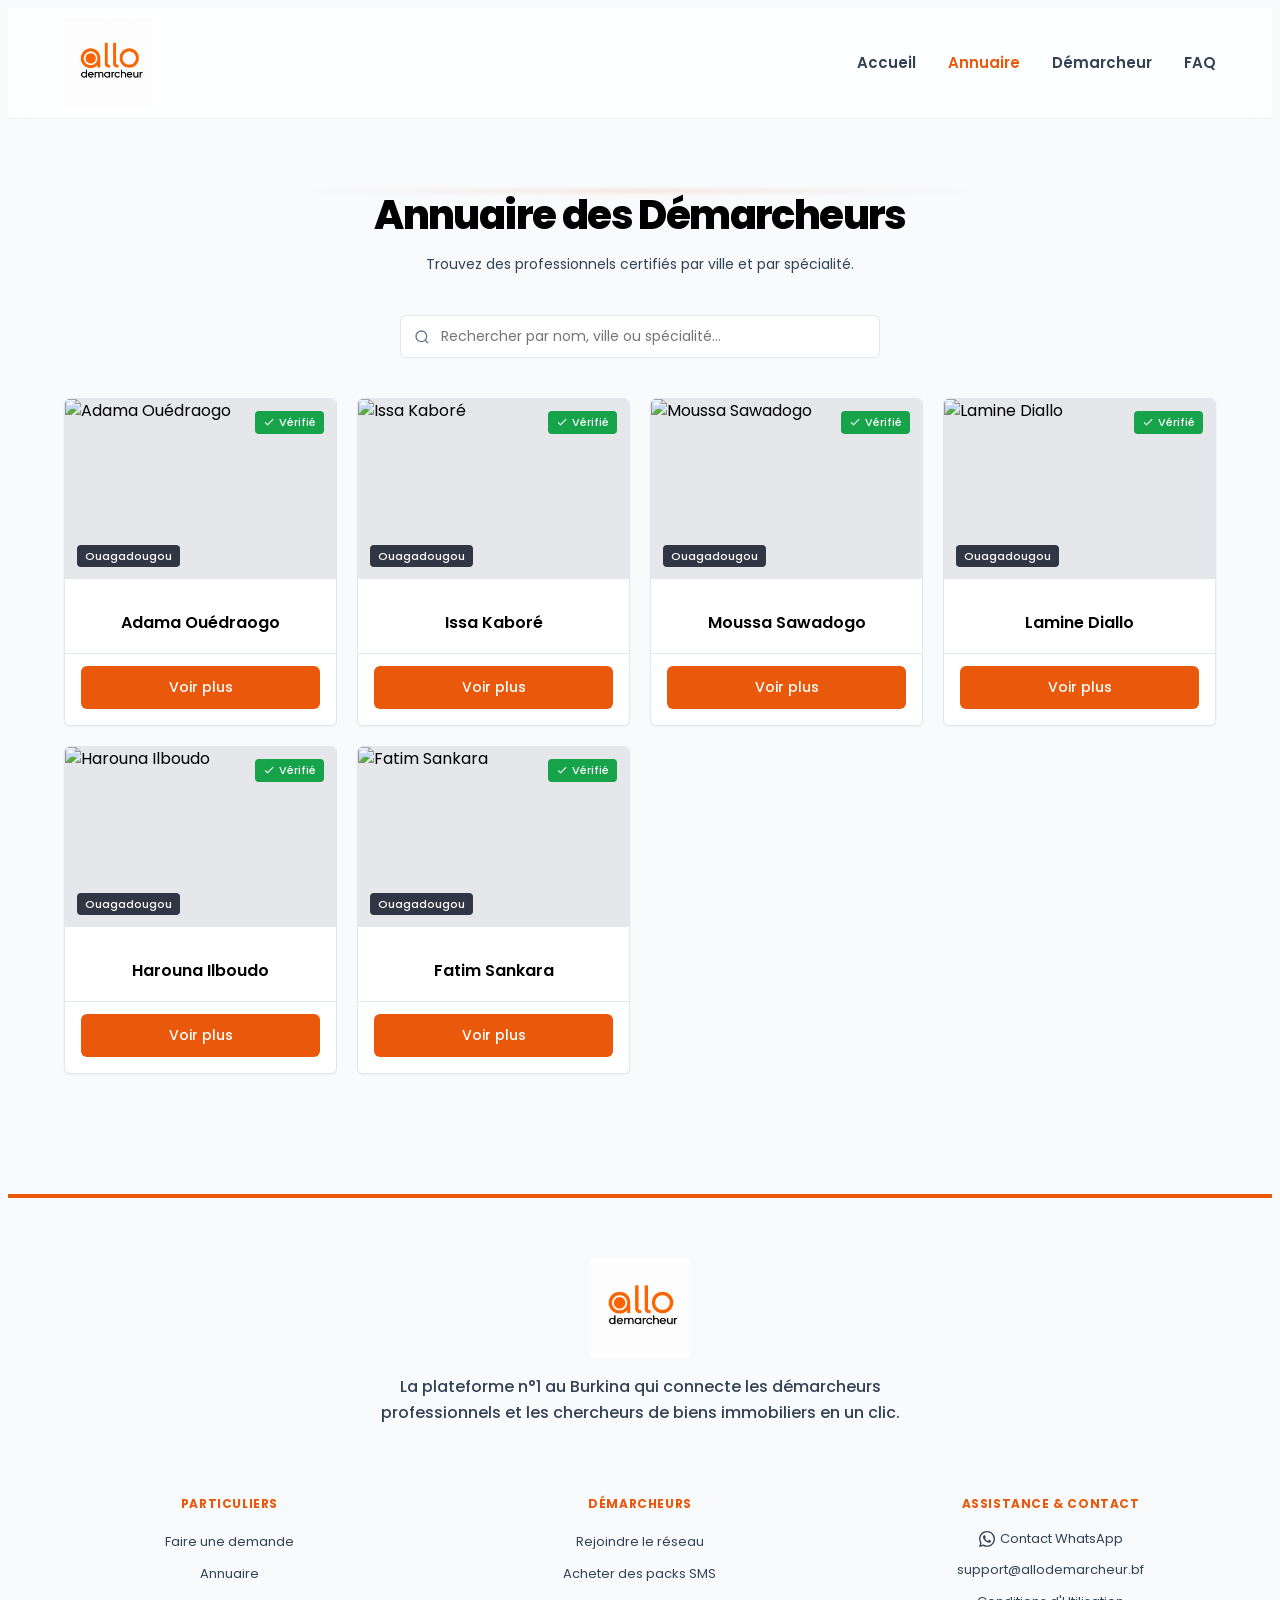
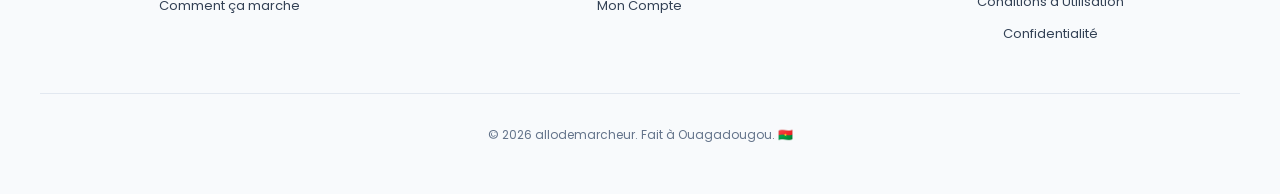
==== annuaires.html @ 19e780e2 "test" ====
<!DOCTYPE html>
<html lang="fr">
<head>
    <meta charset="UTF-8">
    <meta name="viewport" content="width=device-width, initial-scale=1.0">
    <title>Annuaire des Démarcheurs | allodemarcheur.bf</title>
    <!-- Favicon -->
    <link rel="icon" type="image/jpeg" href="allodemarcheur.jpeg">
    <!-- Google Fonts: Poppins -->
    <link rel="preconnect" href="https://fonts.googleapis.com">
    <link rel="preconnect" href="https://fonts.gstatic.com" crossorigin>
    <link href="https://fonts.googleapis.com/css2?family=Poppins:wght@300;400;500;600;700&display=swap" rel="stylesheet">
    <!-- Link to Custom Stylesheet -->
    <link rel="stylesheet" href="style.css">
</head>
<body>

    <!-- Header Navigation -->
    <header class="main-header">
        <div class="header-container">
            <div class="logo-area">
                <a href="index.html">
                    <img src="allodemarcheur.jpeg" alt="Logo allodemarcheur" class="logo-img">
                </a>
            </div>

            <!-- Hamburger Menu for Mobile -->
            <button class="menu-toggle" id="menu-toggle" aria-label="Menu">
                <svg viewBox="0 0 24 24" fill="none" stroke="currentColor" stroke-width="2">
                    <line x1="3" y1="12" x2="21" y2="12"></line>
                    <line x1="3" y1="6" x2="21" y2="6"></line>
                    <line x1="3" y1="18" x2="21" y2="18"></line>
                </svg>
            </button>

            <!-- Navigation Links -->
            <nav class="nav-links" id="nav-links">
                <a href="index.html" class="nav-link">Accueil</a>
                <a href="annuaires.html" class="nav-link active">Annuaire</a>
                <a href="demarcheur.html" class="nav-link">Démarcheur</a>
                <a href="faq.html" class="nav-link">FAQ</a>
            </nav>
        </div>
    </header>

    <!-- Main Content Area -->
    <main class="content-wrapper">

        <section class="directory-section" style="margin-top: 0; border-top: none; padding-top: 0;">
            <div class="section-header">
                <h1 class="hero-title" style="font-size: 2.5rem; margin-bottom: 16px;">Annuaire des Démarcheurs</h1>
                <p class="section-subtitle">Trouvez des professionnels certifiés par ville et par spécialité.</p>
            </div>

            <div class="directory-filters" style="margin-top: 40px;">
                <div class="search-box">
                    <svg class="search-icon" viewBox="0 0 24 24" fill="none" stroke="currentColor" stroke-width="2">
                        <circle cx="11" cy="11" r="8"></circle>
                        <line x1="21" y1="21" x2="16.65" y2="16.65"></line>
                    </svg>
                    <input type="text" id="directory-search-input" placeholder="Rechercher par nom, ville ou spécialité...">
                </div>
            </div>

            <div class="directory-grid" id="full-directory-grid" style="margin-top: 40px;">
                <!-- All brokers will be injected here by JS -->
            </div>
        </section>

    </main>

    <!-- Footer -->
    <footer class="main-footer">
        <div class="footer-container">
            <div class="footer-branding">
                <div class="logo-area">
                    <img src="allodemarcheur.jpeg" alt="Logo allodemarcheur" class="logo-img footer-logo">
                </div>
                <p class="footer-tagline">La plateforme n°1 au Burkina qui connecte les démarcheurs professionnels et les chercheurs de biens immobiliers en un clic.</p>
            </div>
            <div class="footer-links">
                <div class="link-group">
                    <h5 class="link-group-title">Particuliers</h5>
                    <ul>
                        <li><a href="index.html">Faire une demande</a></li>
                        <li><a href="annuaires.html">Annuaire</a></li>
                        <li><a href="faq.html">Comment ça marche</a></li>
                    </ul>
                </div>
                <div class="link-group">
                    <h5 class="link-group-title">Démarcheurs</h5>
                    <ul>
                        <li><a href="demarcheur.html">Rejoindre le réseau</a></li>
                        <li><a href="demarcheur.html#packs">Acheter des packs SMS</a></li>
                        <li><a href="demarcheur.html#dashboard">Mon Compte</a></li>
                    </ul>
                </div>
                <div class="link-group">
                    <h5 class="link-group-title">Assistance & Contact</h5>
                    <ul>
                        <li><a href="https://wa.me/22600000000" target="_blank" style="display: flex; align-items: center; justify-content: center; gap: 5px;">
                            <svg width="16" height="16" viewBox="0 0 24 24" fill="currentColor"><path d="M17.472 14.382c-.297-.149-1.758-.867-2.03-.967-.273-.099-.471-.148-.67.15-.197.297-.767.966-.94 1.164-.173.199-.347.223-.644.075-.297-.15-1.255-.463-2.39-1.475-.883-.788-1.48-1.761-1.653-2.059-.173-.297-.018-.458.13-.606.134-.133.298-.347.446-.52.149-.174.198-.298.298-.497.099-.198.05-.371-.025-.52-.075-.149-.669-1.612-.916-2.207-.242-.579-.487-.5-.669-.51-.173-.008-.371-.01-.57-.01-.198 0-.52.074-.792.372-.272.297-1.04 1.016-1.04 2.479 0 1.462 1.065 2.875 1.213 3.074.149.198 2.096 3.2 5.077 4.487.709.306 1.262.489 1.694.625.712.227 1.36.195 1.871.118.571-.085 1.758-.719 2.006-1.413.248-.694.248-1.289.173-1.413-.074-.124-.272-.198-.57-.347m-5.421 7.403h-.004a9.87 9.87 0 01-5.031-1.378l-.361-.214-3.741.982.998-3.648-.235-.374a9.86 9.86 0 01-1.51-5.26c.001-5.45 4.436-9.884 9.888-9.884 2.64 0 5.122 1.03 6.988 2.898a9.825 9.825 0 012.893 6.994c-.003 5.45-4.437 9.884-9.885 9.884m8.413-18.297A11.815 11.815 0 0012.05 0C5.495 0 .16 5.335.157 11.892c0 2.096.547 4.142 1.588 5.945L.057 24l6.305-1.654a11.882 11.882 0 005.683 1.448h.005c6.554 0 11.89-5.335 11.893-11.893a11.821 11.821 0 00-3.48-8.413Z"/></svg>
                            Contact WhatsApp
                        </a></li>
                        <li><a href="mailto:support@allodemarcheur.bf">support@allodemarcheur.bf</a></li>
                        <li><a href="cgu.html">Conditions d'Utilisation</a></li>
                        <li><a href="confidentialite.html">Confidentialité</a></li>
                    </ul>
                </div>
            </div>
            <div class="footer-bottom">
                <p>&copy; 2026 allodemarcheur. Fait à Ouagadougou. 🇧🇫</p>
            </div>
        </div>
    </footer>

    <!-- Profile Detail Modal -->
    <div class="modal-overlay" id="profile-modal">
        <div class="modal-box profile-modal-box">
            <button class="modal-close-btn" id="close-profile-modal" style="position: absolute; top: 12px; right: 12px; z-index: 10;">
                <svg viewBox="0 0 24 24" fill="none" stroke="currentColor" stroke-width="2" width="20" height="20">
                    <line x1="18" y1="6" x2="6" y2="18"></line>
                    <line x1="6" y1="6" x2="18" y2="18"></line>
                </svg>
            </button>
            <div id="profile-modal-content">
                <!-- Content injected by JS -->
            </div>
        </div>
    </div>

    <!-- Alert / Information Modal -->
    <div class="modal-overlay" id="alert-modal">
        <div class="modal-box alert-box">
            <div class="modal-header">
                <h3 class="modal-title" id="alert-title">Notification</h3>
                <button class="modal-close-btn" id="close-alert-modal">
                    <svg viewBox="0 0 24 24" fill="none" stroke="currentColor" stroke-width="2">
                        <line x1="18" y1="6" x2="6" y2="18"></line>
                        <line x1="6" y1="6" x2="18" y2="18"></line>
                    </svg>
                </button>
            </div>
            <div class="modal-body text-center">
                <div class="alert-icon-container" id="alert-icon-theme">
                    <!-- Icon will be injected by JavaScript based on type -->
                </div>
                <p class="alert-text" id="alert-message">Message d'alerte.</p>
                <div class="alert-extra" id="alert-extra-content" style="display: none;">
                    <!-- Simulates visual feedback (e.g. SMS contents) -->
                </div>
                <button class="btn btn-primary" id="btn-alert-ok">D'accord</button>
            </div>
        </div>
    </div>

    <script src="app.js"></script>
</body>
</html>
---- style.css ----
/* ==========================================================================
   DESIGN SYSTEM & VARIABLES
   ========================================================================== */
:root {
    /* Primary brand colors (Orange) */
    --color-primary: #ea580c;
    --color-primary-hover: #c2410c;
    --color-primary-light: #fff7ed;
    --color-primary-accent: #f97316;

    /* Neutral colors */
    --color-bg-base: #ffffff;
    --color-bg-light: #f8fafc;
    --color-bg-dark: #000000; /* VRAI NOIR pour le texte */
    --color-text-main: #000000; /* VRAI NOIR pour le texte principal */
    --color-text-muted: #334155;
    --color-text-light: #64748b;
    --color-border: #e2e8f0;
    --color-border-focus: #f97316;

    /* Footer & Dark Sections */
    --color-footer-bg: #f8fafc; /* Gris très clair, reposant pour les yeux */
    --color-footer-text: #000000;
    --color-footer-border: #e2e8f0;

    /* Semantic states */
    --color-success: #16a34a;
    --color-error: #dc2626;
    --color-info: #2563eb;

    /* Layout styling (Low border radius for crisp professional look) */
    --radius-sm: 4px;
    --radius-md: 6px;
    --shadow-sm: 0 1px 2px 0 rgba(0, 0, 0, 0.05);
    --shadow-md: 0 4px 6px -1px rgba(0, 0, 0, 0.05), 0 2px 4px -1px rgba(0, 0, 0, 0.03);
    --shadow-lg: 0 10px 15px -3px rgba(0, 0, 0, 0.08), 0 4px 6px -2px rgba(0, 0, 0, 0.03);

    /* Transition speed */
    --transition-fast: 0.15s ease;
    --transition-normal: 0.25s ease;
}

/* ==========================================================================
   RESET & GLOBAL RULES
   ========================================================================== */
*, ::before, ::after {
    box-sizing: border-box;
}

.visually-hidden {
    position: absolute;
    width: 1px;
    height: 1px;
    padding: 0;
    margin: -1px;
    overflow: hidden;
    clip: rect(0, 0, 0, 0);
    white-space: nowrap;
    border: 0;
}


body {
    font-family: 'Poppins', sans-serif;
    background-color: var(--color-bg-light);
    color: var(--color-text-main);
    line-height: 1.5;
    -webkit-font-smoothing: antialiased;
}

img {
    max-width: 100%;
    height: auto;
    display: block;
}

a {
    color: inherit;
    text-decoration: none;
}

/* ==========================================================================
   HEADER & NAVIGATION
   ========================================================================== */
.main-header {
    background-color: rgba(255, 255, 255, 0.85);
    backdrop-filter: blur(10px);
    -webkit-backdrop-filter: blur(10px);
    border-bottom: 1px solid rgba(226, 232, 240, 0.5);
    position: sticky;
    top: 0;
    z-index: 1000;
}

.header-container {
    max-width: 1200px;
    margin: 0 auto;
    padding: 10px 24px;
    display: flex;
    justify-content: space-between;
    align-items: center;
}

.logo-area {
    display: flex;
    align-items: center;
    gap: 10px;
}

.logo-img {
    height: 90px;
    width: auto;
    object-fit: contain;
    transition: height var(--transition-normal);
}

/* Hamburger Menu Toggle */
.menu-toggle {
    display: none;
    background: none;
    border: none;
    cursor: pointer;
    padding: 12px;
    color: var(--color-bg-dark);
}

.menu-toggle svg {
    width: 30px;
    height: 30px;
}

/* Navigation Links */
.nav-links {
    display: flex;
    gap: 32px;
    list-style: none;
    margin: 0;
    padding: 0;
}

.nav-link {
    font-size: 0.9375rem;
    font-weight: 600;
    color: var(--color-text-muted);
    transition: color var(--transition-fast);
}

.nav-link:hover,
.nav-link.active {
    color: var(--color-primary);
}

@media (max-width: 768px) {
    .logo-img {
        height: 75px;
    }

    .menu-toggle {
        display: block;
        order: 2;
    }

    .header-container .logo-area {
        order: 1;
    }

    .nav-links {
        display: none;
        position: absolute;
        top: 100%;
        left: 0;
        width: 100%;
        background-color: rgba(255, 255, 255, 0.9);
        backdrop-filter: blur(10px);
        -webkit-backdrop-filter: blur(10px);
        flex-direction: column;
        padding: 30px 20px;
        gap: 20px;
        border-bottom: 1px solid var(--color-border);
        box-shadow: var(--shadow-lg);
        text-align: center;
        align-items: center;
        min-height: auto;
        justify-content: center;
    }

    .nav-link {
        font-size: 1.25rem;
        width: 100%;
    }

    .nav-links.active {
        display: flex;
    }
}

/* ==========================================================================
   SECTION SEPARATORS (Gently visible & blurry as requested)
   ========================================================================== */
.presentation-section,
.how-it-works-section,
.directory-section,
.faq-container-section,
.why-join-section,
.pricing-premium-section,
.split-register-section,
.testimonials-section,
.feedback-section,
.legal-section {
    border-top: 2px solid rgba(226, 232, 240, 0.8);
    margin-top: 60px;
    padding-top: 60px;
    position: relative;
}

/* Subtle glowing line effect */
.presentation-section::before,
.how-it-works-section::before,
.directory-section::before,
.faq-container-section::before,
.why-join-section::before,
.pricing-premium-section::before,
.split-register-section::before,
.testimonials-section::before,
.feedback-section::before {
    content: "";
    position: absolute;
    top: -2px;
    left: 20%;
    right: 20%;
    height: 2px;
    background: linear-gradient(90deg, transparent, var(--color-primary), transparent);
    opacity: 0.3;
    filter: blur(2px);
}

hr {
    border: 0;
    height: 2px;
    background: linear-gradient(90deg, transparent, var(--color-border), transparent);
    margin: 80px 0;
    filter: blur(1px);
    opacity: 0.8;
}

/* ==========================================================================
   LAYOUT STRUCTURE
   ========================================================================== */
.content-wrapper {
    max-width: 1200px;
    margin: 0 auto;
    padding: 40px 24px;
}

.view-section {
    display: none;
}

.view-section.active {
    display: block;
    animation: fadeIn var(--transition-normal);
}

@keyframes fadeIn {
    from { opacity: 0; transform: translateY(8px); }
    to { opacity: 1; transform: translateY(0); }
}

/* ==========================================================================
   COMPONENTS: BUTTONS, LABELS & INPUTS
   ========================================================================== */
.btn {
    display: inline-flex;
    align-items: center;
    justify-content: center;
    font-family: 'Poppins', sans-serif;
    font-weight: 500;
    font-size: 0.875rem;
    padding: 10px 18px;
    border-radius: var(--radius-md);
    border: 1px solid transparent;
    cursor: pointer;
    transition: all var(--transition-fast);
    outline: none;
}

.btn-primary {
    background-color: var(--color-primary);
    color: white;
}

.btn-primary:hover {
    background-color: var(--color-primary-hover);
}

.btn-secondary {
    background-color: var(--color-bg-base);
    border-color: var(--color-border);
    color: var(--color-text-main);
}

.btn-secondary:hover {
    background-color: var(--color-bg-light);
    border-color: var(--color-text-light);
}

.btn-lg {
    padding: 14px 28px;
    font-size: 1rem;
    font-weight: 700;
}

.dashboard-section {
    padding: 80px 0;
}

.glow-btn {
    box-shadow: 0 4px 14px rgba(234, 88, 12, 0.3);
}

.system-bubble {
    background-color: var(--color-primary-light);
    border: 1px solid rgba(234, 88, 12, 0.1);
    color: var(--color-primary-hover);
}

/* Form Groups */
.form-group {
    margin-bottom: 16px;
}

.form-row {
    display: grid;
    grid-template-columns: 1fr 1fr;
    gap: 12px;
}

.form-label {
    display: block;
    font-size: 0.75rem;
    font-weight: 600;
    text-transform: uppercase;
    letter-spacing: 0.05em;
    color: var(--color-text-muted);
    margin-bottom: 6px;
}

.form-hint {
    font-size: 0.75rem;
    color: var(--color-text-light);
    margin-top: 4px;
}

/* Inputs & Selects */
input[type="text"],
input[type="tel"],
select {
    width: 100%;
    font-family: 'Poppins', sans-serif;
    font-size: 0.875rem;
    padding: 10px 12px;
    border: 1px solid var(--color-border);
    border-radius: var(--radius-md);
    background-color: var(--color-bg-base);
    color: var(--color-text-main);
    transition: border-color var(--transition-fast), box-shadow var(--transition-fast);
    outline: none;
}

input:focus,
select:focus {
    border-color: var(--color-border-focus);
    box-shadow: 0 0 0 2px var(--color-primary-light);
}

/* Custom Select Arrow wrapper */
.select-wrapper {
    position: relative;
}

.select-wrapper::after {
    content: "";
    position: absolute;
    right: 12px;
    top: 50%;
    transform: translateY(-50%);
    width: 0;
    height: 0;
    border-left: 5px solid transparent;
    border-right: 5px solid transparent;
    border-top: 5px solid var(--color-text-muted);
    pointer-events: none;
}

select {
    appearance: none;
    -webkit-appearance: none;
    padding-right: 32px;
}

/* Custom Phone input with Country code prefix */
.phone-input-wrapper {
    display: flex;
    align-items: center;
    border: 1px solid var(--color-border);
    border-radius: var(--radius-md);
    background-color: var(--color-bg-base);
    overflow: hidden;
    width: 100%;
}

.phone-prefix {
    padding: 10px 12px;
    background-color: var(--color-bg-light);
    font-size: 0.875rem;
    font-weight: 500;
    color: var(--color-text-muted);
    border-right: 1px solid var(--color-border);
}

.phone-input-wrapper input {
    border: none;
    padding: 10px 12px;
    border-radius: 0;
}

.phone-input-wrapper input:focus {
    box-shadow: none;
}

.phone-input-wrapper:focus-within {
    border-color: var(--color-border-focus);
    box-shadow: 0 0 0 2px var(--color-primary-light);
}

/* Segmented Control / Radio Pill tabs */
.segmented-control {
    display: flex;
    background-color: var(--color-bg-light);
    padding: 3px;
    border-radius: var(--radius-md);
    border: 1px solid var(--color-border);
    width: 100%;
}

.segmented-control input[type="radio"] {
    display: none;
}

.segmented-control label {
    flex: 1;
    text-align: center;
    padding: 10px 12px;
    font-size: 0.8125rem;
    font-weight: 500;
    color: var(--color-text-muted);
    cursor: pointer;
    border-radius: var(--radius-sm);
    transition: all var(--transition-fast);
}

.segmented-control input[type="radio"]:checked + label {
    background-color: var(--color-bg-base);
    color: var(--color-primary);
    box-shadow: var(--shadow-sm);
}

/* File Upload Button styling */
.file-upload-btn {
    display: flex;
    align-items: center;
    justify-content: center;
    gap: 8px;
    border: 1px dashed var(--color-border);
    background-color: var(--color-bg-light);
    padding: 12px;
    border-radius: var(--radius-md);
    cursor: pointer;
    transition: all var(--transition-fast);
}

.file-upload-btn:hover {
    border-color: var(--color-primary);
    background-color: var(--color-primary-light);
}

.file-upload-btn svg {
    width: 16px;
    height: 16px;
    color: var(--color-text-muted);
}

.file-upload-btn span {
    font-size: 0.8125rem;
    font-weight: 500;
    color: var(--color-text-muted);
}

.file-upload-btn input[type="file"] {
    display: none;
}

.file-name-display {
    display: block;
    font-size: 0.75rem;
    color: var(--color-text-light);
    margin-top: 4px;
    white-space: nowrap;
    overflow: hidden;
    text-overflow: ellipsis;
}

/* ==========================================================================
   PARTICULIER VIEW: HERO & TICKET
   ========================================================================== */
.hero-grid {
    display: grid;
    grid-template-columns: 1fr 1fr;
    gap: 40px;
    align-items: stretch;
    margin-bottom: 60px;
}

.hero-visual-card {
    height: 100%;
}

.visual-card-inner {
    background-color: var(--color-bg-base);
    border: 1px solid var(--color-border);
    border-radius: var(--radius-md);
    overflow: hidden;
    height: 100%;
    display: flex;
    flex-direction: column;
    box-shadow: var(--shadow-md);
}

.visual-card-img {
    width: 100%;
    height: 100%;
    min-height: 450px;
    object-fit: cover;
}

.visual-card-content {
    padding: 24px;
    background: linear-gradient(180deg, transparent 0%, rgba(0,0,0,0.02) 100%);
}

.visual-badge {
    display: inline-block;
    background-color: var(--color-primary-light);
    color: var(--color-primary);
    font-size: 0.7rem;
    font-weight: 700;
    padding: 4px 8px;
    border-radius: 4px;
    margin-bottom: 12px;
}

.visual-card-title {
    font-size: 1.25rem;
    font-weight: 700;
    margin-bottom: 8px;
    color: var(--color-bg-dark);
}

.visual-card-desc {
    font-size: 0.875rem;
    color: var(--color-text-muted);
    line-height: 1.5;
}

.hero-text-container {
    max-width: 100%;
}



.hero-title {
    font-size: 3rem;
    font-weight: 800;
    line-height: 1.15;
    letter-spacing: -0.04em;
    margin-bottom: 24px;
    color: var(--color-bg-dark);
}

.hero-paragraph {
    font-size: 1.25rem;
    color: var(--color-text-muted);
    margin-bottom: 32px;
    line-height: 1.6;
    max-width: 540px;
}

.hero-actions {
    margin-bottom: 24px;
}

.features-list {
    margin-top: 32px;
    display: flex;
    flex-direction: column;
    gap: 16px;
}

.feature-item {
    display: flex;
    gap: 12px;
    align-items: flex-start;
}

.feature-icon-wrapper {
    background-color: var(--color-bg-base);
    border: 1px solid var(--color-border);
    padding: 8px;
    border-radius: var(--radius-md);
    color: var(--color-primary);
    flex-shrink: 0;
}

.feature-icon-wrapper svg {
    width: 18px;
    height: 18px;
}

.feature-title {
    font-size: 0.875rem;
    font-weight: 600;
    color: var(--color-bg-dark);
}

.feature-desc {
    font-size: 0.8125rem;
    color: var(--color-text-muted);
}

/* The Ticket Wrapper styling - Reduced vertical size */
.ticket-wrapper {
    background-color: var(--color-bg-base);
    border: 1px solid var(--color-border);
    border-radius: var(--radius-md);
    box-shadow: var(--shadow-lg);
    position: relative;
    display: flex;
    flex-direction: column;
}

.ticket-body {
    padding: 28px 24px;
}

.form-group {
    margin-bottom: 14px;
}

.form-label {
    font-size: 0.75rem;
}

input[type="text"],
input[type="tel"],
select {
    padding: 10px 12px;
}

.ticket-footer-notice {
    display: flex;
    gap: 8px;
    align-items: center;
    justify-content: center;
    background-color: var(--color-bg-light);
    border: 1px solid var(--color-border);
    padding: 8px 12px;
    border-radius: var(--radius-sm);
    margin-top: 12px;
    font-size: 0.75rem;
    color: var(--color-text-muted);
}

.notice-icon {
    width: 16px;
    height: 16px;
    color: var(--color-primary);
    flex-shrink: 0;
}

/* Ticket barcode footer */
.ticket-barcode-area {
    border-top: 1px dashed var(--color-border);
    padding: 24px 20px;
    display: flex;
    flex-direction: column;
    align-items: center;
    gap: 12px;
    background-color: #fafafa;
    border-bottom-left-radius: 5px;
    border-bottom-right-radius: 5px;
}

.barcode {
    width: 80%;
    height: 24px;
    background: repeating-linear-gradient(90deg,
        #222 0px, #222 2px,
        transparent 2px, transparent 5px,
        #222 5px, #222 8px,
        transparent 8px, transparent 10px,
        #222 10px, #222 11px,
        transparent 11px, transparent 15px,
        #222 15px, #222 18px,
        transparent 18px, transparent 20px
    );
    opacity: 0.8;
}

.ticket-id {
    font-size: 0.6875rem;
    font-family: monospace;
    color: var(--color-text-light);
    letter-spacing: 0.1em;
}

/* ==========================================================================
   PRESENTATION SECTION (Text Above, Image Below)
   ========================================================================== */
.presentation-section {
    /* Styles handled by general section separator rule above */
}

.presentation-container {
    max-width: 900px;
    margin: 0 auto;
    text-align: center;
}

.presentation-text {
    margin-bottom: 48px;
}

.presentation-text p {
    font-size: 1.125rem;
    color: var(--color-text-muted);
    line-height: 1.8;
    margin-bottom: 24px;
}

.presentation-image-container {
    border-radius: var(--radius-md);
    overflow: hidden;
    box-shadow: var(--shadow-lg);
    background-color: var(--color-bg-base);
    position: relative;
}

.presentation-image-container img {
    width: 100%;
    height: auto;
    max-height: 500px;
    object-fit: cover;
    display: block;
    transition: transform 0.5s ease;
}

.presentation-image-container:hover img {
    transform: scale(1.02);
}

@media (max-width: 600px) {
    .presentation-text p {
        font-size: 1rem;
        text-align: center; /* Centered on mobile as requested */
    }
}

/* ==========================================================================
   IMAGE SECTION CLASSES (NEW)
   ========================================================================== */
.visual-section {
    display: grid;
    grid-template-columns: 1fr 1fr;
    gap: 60px;
    align-items: center;
    padding: 60px 0;
    border-top: 1px solid var(--color-border);
    margin-top: 40px;
}

.visual-section.reverse {
    direction: rtl;
}

.visual-section.reverse > * {
    direction: ltr;
}

.visual-image-container {
    position: relative;
    border-radius: var(--radius-md);
    overflow: hidden;
    box-shadow: var(--shadow-lg);
}

.visual-image-container img {
    width: 100%;
    height: 400px;
    object-fit: cover;
    transition: transform 0.5s ease;
}

.visual-image-container:hover img {
    transform: scale(1.05);
}

.visual-content h2 {
    font-size: 2.25rem;
    font-weight: 800;
    margin-bottom: 20px;
    color: var(--color-bg-dark);
}

.visual-content p {
    font-size: 1.1rem;
    color: var(--color-text-muted);
    margin-bottom: 24px;
}
.how-it-works-section {
    margin-bottom: 48px;
}

.steps-grid {
    display: grid;
    grid-template-columns: repeat(3, 1fr);
    gap: 24px;
    margin-top: 32px;
}

.step-card {
    background-color: var(--color-bg-base);
    border: 1px solid var(--color-border);
    border-radius: var(--radius-md);
    padding: 32px 20px 24px;
    text-align: center;
    position: relative;
    box-shadow: var(--shadow-sm);
}

.step-badge {
    position: absolute;
    top: -14px;
    left: 50%;
    transform: translateX(-50%);
    width: 28px;
    height: 28px;
    background-color: var(--color-primary);
    color: white;
    font-size: 0.8125rem;
    font-weight: 700;
    display: flex;
    align-items: center;
    justify-content: center;
    border-radius: 50%;
    box-shadow: var(--shadow-sm);
}

.step-icon-container {
    color: var(--color-primary);
    margin-bottom: 12px;
}

.step-icon-container svg {
    width: 32px;
    height: 32px;
}

.step-title {
    font-size: 0.9375rem;
    font-weight: 700;
    color: var(--color-bg-dark);
    margin-bottom: 8px;
}

.step-description {
    font-size: 0.8125rem;
    color: var(--color-text-muted);
}

/* ==========================================================================
   PARTICULIER VIEW: DE_MARCHEURS DIRECTORY
   ========================================================================== */
.directory-section {
    /* Styles handled by general rule */
}

.section-header {
    text-align: center;
    margin-bottom: 32px;
}

.section-title {
    font-size: 1.5rem;
    font-weight: 700;
    color: var(--color-bg-dark);
}

.section-subtitle {
    font-size: 0.875rem;
    color: var(--color-text-muted);
}

.directory-filters {
    display: flex;
    justify-content: center;
    margin-bottom: 24px;
}

.search-box {
    position: relative;
    width: 100%;
    max-width: 480px;
}

.search-box input {
    padding-left: 40px;
}

.search-icon {
    position: absolute;
    left: 14px;
    top: 50%;
    transform: translateY(-50%);
    width: 16px;
    height: 16px;
    color: var(--color-text-light);
}

.directory-grid {
    display: grid;
    grid-template-columns: repeat(auto-fill, minmax(260px, 1fr));
    gap: 20px;
}

/* Broker Card item */
.broker-card-item {
    background-color: var(--color-bg-base);
    border: 1px solid var(--color-border);
    border-radius: var(--radius-md);
    overflow: hidden;
    box-shadow: var(--shadow-sm);
    transition: transform var(--transition-fast), box-shadow var(--transition-fast);
    display: flex;
    flex-direction: column;
}

.broker-card-item:hover {
    transform: translateY(-2px);
    box-shadow: var(--shadow-md);
}

.broker-card-image-wrapper {
    position: relative;
    height: 180px;
    background-color: #e5e7eb;
}

.broker-card-img {
    width: 100%;
    height: 100%;
    object-fit: cover;
}

.city-badge {
    position: absolute;
    bottom: 12px;
    left: 12px;
    background-color: rgba(17, 24, 39, 0.85);
    color: white;
    font-size: 0.6875rem;
    font-weight: 500;
    padding: 3px 8px;
    border-radius: var(--radius-sm);
}

.verified-badge {
    position: absolute;
    top: 12px;
    right: 12px;
    background-color: var(--color-success);
    color: white;
    font-size: 0.6875rem;
    font-weight: 500;
    padding: 3px 8px;
    border-radius: var(--radius-sm);
    display: flex;
    align-items: center;
    gap: 4px;
}

.verified-badge svg {
    width: 12px;
    height: 12px;
}

.broker-card-info {
    padding: 16px;
    flex-grow: 1;
    display: flex;
    flex-direction: column;
}

.broker-card-name {
    font-size: 1rem;
    font-weight: 600;
    color: var(--color-bg-dark);
    margin-bottom: 2px;
}

.broker-card-specialties {
    font-size: 0.75rem;
    color: var(--color-text-light);
    text-transform: uppercase;
    font-weight: 500;
    letter-spacing: 0.05em;
    margin-bottom: 4px;
    display: -webkit-box;
    -webkit-line-clamp: 1;
    -webkit-box-orient: vertical;
    overflow: hidden;
}

/* Modal Broker Details styling */
.broker-details-modal {
    padding: 10px 5px;
}

.broker-details-modal .btn {
    font-size: 0.8125rem;
}

#full-directory-view {
    padding-top: 40px;
}

.broker-card-stats {
    display: flex;
    gap: 16px;
    border-top: 1px solid var(--color-border);
    padding-top: 12px;
    margin-top: auto;
}

.stat-item {
    font-size: 0.75rem;
    color: var(--color-text-muted);
}

.stat-val {
    font-weight: 600;
    color: var(--color-bg-dark);
}

.mt-2 {
    margin-top: 8px;
}

.broker-card-city-text {
    font-size: 0.8125rem;
    color: var(--color-text-muted);
    margin-bottom: 12px;
}

.broker-card-stats {
    display: flex;
    gap: 16px;
    border-top: 1px solid var(--color-border);
    padding-top: 12px;
    margin-top: auto;
}

.stat-item {
    font-size: 0.75rem;
    color: var(--color-text-muted);
}

.stat-val {
    font-weight: 600;
    color: var(--color-bg-dark);
}

.mt-2 {
    margin-top: 8px;
}

.broker-card-city-text {
    font-size: 0.8125rem;
    color: var(--color-text-muted);
    margin-bottom: 12px;
}

.broker-card-actions {
    display: flex;
    flex-wrap: wrap;
    gap: 8px;
    padding: 12px 16px 16px;
    border-top: 1px solid var(--color-border);
    justify-content: center;
}

.broker-card-actions .btn {
    flex: 1;
}

.btn-share-profile {
    display: flex;
    margin: 20px auto 0;
    max-width: 250px;
}


/* ==========================================================================
   FAQ SECTION (ACCORDIONS)
   ========================================================================== */
.faq-container-section {
    /* Styles handled by general rule */
}

.faq-accordion {
    max-width: 720px;
    margin: 0 auto;
}

.faq-item {
    background-color: var(--color-bg-base);
    border: 1px solid var(--color-border);
    border-radius: var(--radius-md);
    margin-bottom: 12px;
    overflow: hidden;
    transition: border-color var(--transition-fast);
}

.faq-item:hover {
    border-color: var(--color-text-light);
}

.faq-item.active {
    border-color: var(--color-primary-accent);
}

.faq-question {
    width: 100%;
    background: none;
    border: none;
    font-family: 'Poppins', sans-serif;
    font-weight: 600;
    font-size: 0.875rem;
    color: var(--color-bg-dark);
    padding: 16px 20px;
    text-align: left;
    cursor: pointer;
    display: flex;
    justify-content: space-between;
    align-items: center;
    outline: none;
}

.faq-chevron {
    width: 16px;
    height: 16px;
    transition: transform var(--transition-normal);
    color: var(--color-text-muted);
    flex-shrink: 0;
}

.faq-item.active .faq-chevron {
    transform: rotate(180deg);
    color: var(--color-primary);
}

.faq-answer {
    max-height: 0;
    overflow: hidden;
    transition: max-height var(--transition-normal) ease-out, padding var(--transition-normal);
    padding: 0 20px;
    color: var(--color-text-muted);
    font-size: 0.8125rem;
    line-height: 1.6;
}

.faq-item.active .faq-answer {
    max-height: 250px;
    padding-bottom: 16px;
}

/* ==========================================================================
   BROKER INTRO SECTION
   ========================================================================== */
.broker-intro-section {
    padding: 40px 0;
    text-align: center;
}

.intro-grid {
    max-width: 800px;
    margin: 0 auto;
}

.intro-text p {
    margin-bottom: 16px;
    color: var(--color-text-muted);
}

.broker-hero-grid {
    display: grid;
    grid-template-columns: 1.1fr 0.9fr;
    gap: 32px;
    margin-bottom: 48px;
    align-items: stretch;
}

/* Testimonial Card Styling */
.testimonial-card {
    background-color: var(--color-bg-base);
    border: 1px solid var(--color-border);
    border-radius: var(--radius-md);
    padding: 40px 32px 32px;
    display: flex;
    flex-direction: column;
    gap: 20px;
    box-shadow: var(--shadow-sm);
    position: relative;
    overflow: hidden;
    justify-content: center;
}

.testimonial-header-badge {
    position: absolute;
    top: 16px;
    left: 20px;
    background-color: var(--color-primary-light);
    color: var(--color-primary);
    font-size: 0.6875rem;
    font-weight: 700;
    padding: 4px 10px;
    border-radius: var(--radius-sm);
    border: 1px solid rgba(234, 88, 12, 0.1);
    text-transform: uppercase;
    letter-spacing: 0.05em;
}

.testimonial-img-wrapper {
    width: 68px;
    height: 68px;
    border-radius: 50%;
    overflow: hidden;
    border: 3px solid var(--color-primary-light);
    margin-top: 10px;
    box-shadow: var(--shadow-sm);
}

.testimonial-img {
    width: 100%;
    height: 100%;
    object-fit: cover;
}

.quote-icon {
    opacity: 0.12;
    margin-bottom: -10px;
}

.testimonial-quote {
    font-size: 0.9375rem;
    font-style: italic;
    color: var(--color-text-muted);
    line-height: 1.65;
    font-weight: 400;
}

.testimonial-author {
    margin-top: 10px;
    display: flex;
    flex-direction: column;
}

.testimonial-author strong {
    font-size: 0.875rem;
    color: var(--color-bg-dark);
}

.testimonial-author span {
    font-size: 0.75rem;
    color: var(--color-text-light);
}

/* Dashboard Balance Widget Styling (Phone layout) */
.balance-dashboard-widget {
    background-color: var(--color-bg-base);
    border: 1px solid var(--color-border);
    border-radius: var(--radius-md);
    box-shadow: var(--shadow-lg);
    overflow: hidden;
    color: var(--color-text-main);
    display: flex;
    flex-direction: column;
}

.widget-header-dark {
    background-color: var(--color-bg-light);
    padding: 12px 20px;
    display: flex;
    align-items: center;
    gap: 12px;
    border-bottom: 1px solid var(--color-border);
}

.widget-momo-dots {
    display: flex;
    gap: 6px;
}

.widget-momo-dots .dot {
    width: 8px;
    height: 8px;
    border-radius: 50%;
}

.widget-momo-dots .dot.red { background-color: #ef4444; }
.widget-momo-dots .dot.yellow { background-color: #f59e0b; }
.widget-momo-dots .dot.green { background-color: #10b981; }

.widget-title {
    font-size: 0.8125rem;
    font-weight: 600;
    color: #9ca3af;
    text-transform: uppercase;
    letter-spacing: 0.05em;
}

.widget-content {
    padding: 20px;
    display: flex;
    flex-direction: column;
    gap: 16px;
}

/* Phone screen graphic inside dashboard - More like a mobile device */
.phone-screen-frame {
    background-color: #111827;
    border-radius: 24px;
    border: 8px solid #111827;
    padding: 8px;
    overflow: hidden;
    position: relative;
    max-width: 280px;
    margin: 0 auto;
}

.phone-screen-frame::before {
    content: "";
    position: absolute;
    top: 0;
    left: 50%;
    transform: translateX(-50%);
    width: 60px;
    height: 18px;
    background-color: #111827;
    border-bottom-left-radius: 10px;
    border-bottom-right-radius: 10px;
    z-index: 10;
}

.phone-screen-header {
    display: flex;
    justify-content: space-between;
    font-size: 0.625rem;
    color: #9ca3af;
    margin-bottom: 6px;
    padding: 0 4px;
    font-family: sans-serif;
}

.phone-icons-right {
    display: flex;
    gap: 4px;
}

.phone-screen-body {
    background-color: #e5e7eb;
    border-radius: var(--radius-sm);
    padding: 8px;
    min-height: 110px;
    display: flex;
    flex-direction: column;
    gap: 8px;
    font-family: sans-serif;
}

.sms-app-header {
    text-align: center;
    border-bottom: 1px solid #d1d5db;
    padding-bottom: 4px;
    font-weight: 600;
    font-size: 0.6875rem;
    color: #4b5563;
}

.sms-bubbles-container {
    display: flex;
    flex-direction: column;
    gap: 6px;
    max-height: 120px;
    overflow-y: auto;
}

.sms-bubble {
    background-color: #fff;
    color: #111;
    font-size: 0.6875rem;
    padding: 8px 10px;
    border-radius: 12px;
    border-top-left-radius: 2px;
    max-width: 90%;
    align-self: flex-start;
    box-shadow: 0 1px 2px rgba(0,0,0,0.05);
    line-height: 1.4;
}

.sms-bubble.reply {
    background-color: #dcfce7;
    color: #14532d;
    align-self: flex-end;
    border-top-left-radius: 12px;
    border-top-right-radius: 2px;
}

/* Custom dark input styling - Now adjusted for light theme widget */
.custom-dark-input {
    background-color: var(--color-bg-base);
    border-color: var(--color-border);
}

.custom-dark-input input {
    background-color: var(--color-bg-base);
    color: var(--color-text-main);
    border: none;
}

.custom-dark-input .phone-prefix {
    background-color: var(--color-bg-light);
    color: var(--color-text-muted);
    border-right-color: var(--color-border);
}

.text-white {
    color: var(--color-text-main) !important;
}

.text-light-gray {
    color: #9ca3af;
}

.glow-btn {
    background-color: var(--color-primary);
    box-shadow: 0 4px 14px rgba(234, 88, 12, 0.4);
    border: none;
}

.glow-btn:hover {
    background-color: var(--color-primary-hover);
}

/* ==========================================================================
   POURQUOI REJOINDRE SECTION (BENEFITS)
   ========================================================================== */
.why-join-section {
    border-top: 1px solid var(--color-border);
    padding-top: 48px;
    margin-bottom: 48px;
}

.benefits-grid {
    display: grid;
    grid-template-columns: repeat(2, 1fr);
    gap: 24px;
    margin-top: 32px;
}

.benefit-card {
    background-color: var(--color-primary-light);
    border: 1px solid rgba(234, 88, 12, 0.15);
    border-radius: var(--radius-md);
    padding: 24px;
    display: flex;
    gap: 16px;
    align-items: flex-start;
}

.benefit-icon-wrapper {
    background-color: var(--color-bg-base);
    border: 1px solid rgba(234, 88, 12, 0.2);
    padding: 10px;
    border-radius: var(--radius-md);
    color: var(--color-primary);
    flex-shrink: 0;
}

.benefit-icon-wrapper svg {
    width: 20px;
    height: 20px;
}

.benefit-title {
    font-size: 0.9375rem;
    font-weight: 700;
    color: var(--color-bg-dark);
    margin-bottom: 4px;
}

.benefit-desc {
    font-size: 0.8125rem;
    color: var(--color-text-muted);
}

/* ==========================================================================
   PRICING TABLES (SAAS LAYOUT)
   ========================================================================== */
.pricing-premium-section {
    border-top: 1px solid var(--color-border);
    padding-top: 48px;
    margin-bottom: 48px;
}

.pricing-tabs-container {
    display: flex;
    justify-content: center;
    margin-bottom: 32px;
}

.pricing-tabs-pills {
    display: flex;
    background-color: var(--color-bg-light);
    border: 1px solid var(--color-border);
    padding: 4px;
    border-radius: var(--radius-md);
}

.pricing-tab-btn {
    background: transparent;
    border: none;
    font-family: 'Poppins', sans-serif;
    font-weight: 600;
    font-size: 0.8125rem;
    color: var(--color-text-muted);
    padding: 8px 16px;
    border-radius: var(--radius-sm);
    cursor: pointer;
    display: flex;
    align-items: center;
    gap: 8px;
    transition: all var(--transition-fast);
}

.pricing-tab-btn.active {
    background-color: var(--color-bg-base);
    color: var(--color-primary);
    box-shadow: var(--shadow-sm);
}

.pricing-tab-icon {
    width: 14px;
    height: 14px;
}

.pricing-grid-container {
    display: none;
    grid-template-columns: repeat(3, 1fr);
    gap: 24px;
}

.pricing-grid-container.active {
    display: grid;
    animation: fadeIn var(--transition-normal);
}

/* Pricing Card item */
.pricing-card {
    background-color: var(--color-bg-base);
    border: 1px solid var(--color-border);
    border-radius: var(--radius-md);
    padding: 32px 24px 24px;
    display: flex;
    flex-direction: column;
    position: relative;
    box-shadow: var(--shadow-sm);
    transition: transform var(--transition-fast), box-shadow var(--transition-fast);
}

.pricing-card:hover {
    transform: translateY(-4px);
    box-shadow: var(--shadow-lg);
}

/* Featured / Popular card styling */
.pricing-card.popular {
    border-color: var(--color-primary-accent);
    box-shadow: 0 10px 25px -5px rgba(234, 88, 12, 0.15);
}

.popular-badge {
    position: absolute;
    top: -12px;
    right: 24px;
    background-color: var(--color-primary);
    color: white;
    font-size: 0.6875rem;
    font-weight: 700;
    padding: 4px 12px;
    border-radius: 12px;
    text-transform: uppercase;
    box-shadow: var(--shadow-sm);
}

.pricing-card-header {
    margin-bottom: 20px;
    border-bottom: 1px solid var(--color-border);
    padding-bottom: 16px;
}

.pricing-card-name {
    font-size: 1.125rem;
    font-weight: 700;
    color: var(--color-bg-dark);
}

.pricing-card-desc {
    font-size: 0.75rem;
    color: var(--color-text-muted);
    margin-top: 2px;
}

.pricing-card-credits {
    display: flex;
    flex-direction: column;
    align-items: center;
    background-color: var(--color-bg-light);
    padding: 16px;
    border-radius: var(--radius-md);
    margin-bottom: 24px;
}

.credits-number {
    font-size: 2.25rem;
    font-weight: 800;
    color: var(--color-primary-hover);
    line-height: 1;
}

.credits-label {
    font-size: 0.75rem;
    font-weight: 600;
    color: var(--color-text-muted);
    text-transform: uppercase;
    letter-spacing: 0.05em;
    margin-top: 4px;
}

.pricing-features {
    list-style: none;
    display: flex;
    flex-direction: column;
    gap: 12px;
    margin-bottom: 32px;
    flex-grow: 1;
}

.pricing-features li {
    font-size: 0.8125rem;
    color: var(--color-text-muted);
    display: flex;
    align-items: center;
    gap: 8px;
}

.feat-check {
    width: 14px;
    height: 14px;
    color: var(--color-success);
    flex-shrink: 0;
}

.pricing-card-footer {
    margin-top: auto;
}

.pricing-price {
    font-size: 1.5rem;
    font-weight: 800;
    color: var(--color-bg-dark);
    text-align: center;
    margin-bottom: 16px;
}

.pricing-price span {
    font-size: 0.875rem;
    font-weight: 600;
    color: var(--color-text-muted);
}

/* ==========================================================================
   SPLIT REGISTRATION SECTION (FORM + IMAGE AD SIDE)
   ========================================================================== */
.split-register-section {
    display: grid;
    grid-template-columns: 1fr 1fr;
    gap: 24px;
    margin-top: 60px;
    border-top: 1px solid var(--color-border);
    padding-top: 60px;
    align-items: stretch;
}

.register-imagery {
    position: relative;
    border-radius: var(--radius-md);
    overflow: hidden;
    display: flex;
    align-items: flex-end;
    padding: 40px;
}

.register-bg-img {
    position: absolute;
    top: 0;
    left: 0;
    width: 100%;
    height: 100%;
    object-fit: cover;
    z-index: 1;
}

.register-imagery::after {
    content: "";
    position: absolute;
    top: 0;
    left: 0;
    width: 100%;
    height: 100%;
    background: linear-gradient(180deg, rgba(17, 24, 39, 0.2) 0%, rgba(17, 24, 39, 0.9) 100%);
    z-index: 2;
}

.register-imagery-content {
    position: relative;
    z-index: 3;
    color: white;
    display: flex;
    flex-direction: column;
    gap: 16px;
}

.register-image-title {
    font-size: 1.375rem;
    font-weight: 700;
    line-height: 1.3;
}

.register-image-desc {
    font-size: 0.9375rem;
    color: #f8fafc; /* Blanc cassé pour lisibilité */
}

.register-bullets {
    display: flex;
    flex-direction: column;
    gap: 16px;
    margin-top: 24px;
    text-align: left;
    max-width: 400px;
    margin-left: auto;
    margin-right: auto;
}

.register-card-v2 .form-group {
    text-align: left;
}

.register-card-v2 .btn-block {
    width: 100%;
    max-width: 350px;
    margin: 20px auto 0;
    display: flex;
}

.bullet-item-light {
    display: flex;
    gap: 16px;
    align-items: flex-start;
}

.bullet-circle {
    width: 28px;
    height: 28px;
    border-radius: 50%;
    background-color: var(--color-primary);
    color: white;
    display: flex;
    align-items: center;
    justify-content: center;
    font-size: 0.875rem;
    font-weight: 700;
    flex-shrink: 0;
    border: 1px solid rgba(255, 255, 255, 0.2);
}

.bullet-t {
    font-size: 0.8125rem;
    font-weight: 600;
    color: white;
}

.bullet-d {
    font-size: 0.8125rem;
    color: #e2e8f0; /* Gris très clair pour contraste */
}

/* Inscription Form container update */
.register-card-v2 {
    background-color: var(--color-bg-base);
    border: 1px solid var(--color-border);
    border-radius: var(--radius-md);
    padding: 32px;
    box-shadow: var(--shadow-sm);
    text-align: center;
}

.card-title {
    font-size: 1.75rem;
    font-weight: 800;
    color: var(--color-bg-dark);
    margin-bottom: 8px;
    text-align: center;
}

.card-desc {
    font-size: 0.9375rem;
    color: var(--color-text-muted);
    text-align: center;
}

.file-upload-row {
    margin-bottom: 20px;
}

/* ==========================================================================
   FOOTER SECTION
   ========================================================================== */
.main-footer {
    background-color: var(--color-footer-bg);
    color: var(--color-footer-text);
    padding: 60px 24px 30px;
    margin-top: 80px;
    border-top: 4px solid var(--color-primary);
    text-align: center;
}

.footer-container {
    max-width: 1200px;
    margin: 0 auto;
}

.footer-branding {
    display: flex;
    flex-direction: column;
    align-items: center;
    text-align: center;
    margin-bottom: 50px;
}

.footer-branding .logo-area {
    justify-content: center;
}

.footer-logo {
    height: 100px; /* Increased for prominence */
    margin-bottom: 16px;
}

.footer-tagline {
    font-size: 1rem;
    font-weight: 500;
    color: var(--color-text-muted);
    max-width: 600px;
    margin: 0 auto;
    line-height: 1.6;
}

.footer-links {
    display: grid;
    grid-template-columns: repeat(auto-fit, minmax(200px, 1fr));
    gap: 32px;
    margin-bottom: 32px;
    border-bottom: 1px solid var(--color-footer-border);
    padding-bottom: 32px;
    justify-items: center;
}

.link-group {
    text-align: center;
}

.link-group ul {
    list-style: none;
    padding: 0;
}

.link-group li {
    margin-bottom: 8px;
}

.link-group-title {
    font-size: 0.75rem;
    font-weight: 700;
    text-transform: uppercase;
    letter-spacing: 0.05em;
    color: var(--color-primary);
    margin-bottom: 12px;
}

.link-group ul a {
    font-size: 0.8125rem;
    color: var(--color-text-muted);
    transition: color var(--transition-fast);
}

.link-group ul a:hover {
    color: var(--color-primary);
}

.footer-bottom {
    text-align: center;
    font-size: 0.75rem;
    color: var(--color-text-light);
}

/* ==========================================================================
   CITY AVAILABILITY & TESTIMONIALS
   ========================================================================== */
/* ==========================================================================
   CITY AVAILABILITY & TESTIMONIALS (V2)
   ========================================================================== */
.city-availability {
    display: flex;
    align-items: center;
    justify-content: center;
    gap: 12px;
    margin-top: 20px;
    padding: 10px;
    background: var(--color-primary-light);
    border-radius: var(--radius-md);
    font-weight: 600;
    color: var(--color-primary);
}

.available-dot {
    width: 10px;
    height: 10px;
    background-color: var(--color-success);
    border-radius: 50%;
    box-shadow: 0 0 0 4px rgba(22, 163, 74, 0.2);
}

.testimonials-section {
    padding: 60px 0;
    background-color: var(--color-bg-base);
}

.testimonial-grid {
    display: grid;
    grid-template-columns: repeat(3, 1fr);
    gap: 24px;
    margin-top: 32px;
}

.testimonial-card-v2 {
    background: var(--color-bg-base);
    padding: 30px;
    border-radius: var(--radius-md);
    border: 1px solid var(--color-border);
    transition: all var(--transition-normal);
    display: flex;
    flex-direction: column;
    box-shadow: var(--shadow-sm);
}

.testimonial-card-v2:hover {
    transform: translateY(-5px);
    box-shadow: var(--shadow-lg);
    border-color: var(--color-primary);
}

.testimonial-v2-header {
    display: flex;
    justify-content: space-between;
    align-items: center;
    margin-bottom: 20px;
}

.testimonial-v2-stars {
    color: #fbbf24;
    font-size: 0.875rem;
    letter-spacing: 2px;
}

.testimonial-v2-date {
    font-size: 0.75rem;
    color: var(--color-text-light);
}

.testimonial-v2-text {
    font-size: 0.9375rem;
    line-height: 1.6;
    color: var(--color-text-muted);
    margin-bottom: 24px;
    flex-grow: 1;
    font-style: italic;
}

.testimonial-v2-footer {
    display: flex;
    align-items: center;
    gap: 12px;
    padding-top: 20px;
    border-top: 1px solid var(--color-border);
}

.testimonial-v2-avatar {
    width: 40px;
    height: 40px;
    background-color: var(--color-primary-light);
    color: var(--color-primary);
    border-radius: 50%;
    display: flex;
    align-items: center;
    justify-content: center;
    font-weight: 700;
    font-size: 0.8125rem;
    flex-shrink: 0;
}

.testimonial-v2-info {
    display: flex;
    flex-direction: column;
}

.testimonial-v2-name {
    font-size: 0.875rem;
    font-weight: 700;
    color: var(--color-bg-dark);
}

.testimonial-v2-city {
    font-size: 0.75rem;
    color: var(--color-text-light);
}

/* Feedback Section V2 */
.feedback-section {
    padding: 80px 0;
    background-color: var(--color-bg-light);
}

.feedback-container {
    max-width: 650px;
    margin: 0 auto;
    background: white;
    padding: 48px;
    border-radius: var(--radius-md);
    box-shadow: var(--shadow-lg);
    border: 1px solid var(--color-border);
}

.feedback-form-styled {
    margin-top: 32px;
    display: flex;
    flex-direction: column;
    gap: 20px;
}

.feedback-form-styled textarea {
    width: 100%;
    padding: 12px 15px;
    border-radius: var(--radius-md);
    border: 1px solid var(--color-border);
    font-family: inherit;
    font-size: 0.875rem;
    min-height: 120px;
    outline: none;
    transition: all var(--transition-fast);
}

.feedback-form-styled textarea:focus {
    border-color: var(--color-border-focus);
    box-shadow: 0 0 0 2px var(--color-primary-light);
}

/* Rating Stars Input */
.rating-stars-input {
    display: flex;
    flex-direction: row-reverse;
    justify-content: flex-end;
    gap: 5px;
}

.rating-stars-input input {
    display: none;
}

.rating-stars-input label {
    font-size: 1.5rem;
    color: #e2e8f0;
    cursor: pointer;
    transition: color var(--transition-fast);
}

.rating-stars-input label:hover,
.rating-stars-input label:hover ~ label,
.rating-stars-input input:checked ~ label {
    color: #fbbf24;
}

@media (max-width: 900px) {
    .testimonial-grid {
        grid-template-columns: 1fr;
    }
}

@media (max-width: 600px) {
    .feedback-container {
        padding: 32px 20px;
    }
}
.modal-overlay {
    position: fixed;
    top: 0;
    left: 0;
    width: 100%;
    height: 100%;
    background-color: rgba(17, 24, 39, 0.4);
    backdrop-filter: blur(4px);
    display: none;
    align-items: center;
    justify-content: center;
    z-index: 1000;
    padding: 24px;
}

.modal-overlay.active {
    display: flex;
}

.modal-box {
    background-color: var(--color-bg-base);
    width: 100%;
    max-width: 450px;
    border-radius: var(--radius-md);
    box-shadow: var(--shadow-lg);
    overflow: hidden;
    position: relative;
    animation: modalFadeIn 0.3s ease;
}

@keyframes modalFadeIn {
    from { opacity: 0; transform: translateY(-20px); }
    to { opacity: 1; transform: translateY(0); }
}

/* Profile Modal Specifics */
.profile-modal-box {
    max-width: 500px; /* Increased width */
    width: 100%;
    padding: 32px;
    background-color: #111827;
    border: 1px solid rgba(255, 255, 255, 0.1);
    position: relative;
    border-radius: var(--radius-md);
    box-shadow: var(--shadow-lg);
}

.profile-modal-box .modal-close-btn {
    color: white;
    background: rgba(255, 255, 255, 0.1);
    border-radius: 50%;
    width: 36px;
    height: 36px;
    display: flex;
    align-items: center;
    justify-content: center;
    transition: background var(--transition-fast);
}

.profile-modal-box .modal-close-btn:hover {
    background: rgba(255, 255, 255, 0.2);
}

.profile-top {
    display: flex;
    justify-content: space-between;
    align-items: center;
    margin-bottom: 24px;
}

.profile-info-left {
    text-align: left;
}

.profile-info-left h4 {
    margin: 0;
    font-size: 1.5rem; /* Larger font */
    font-weight: 700;
    color: #ffffff;
}

.profile-info-left p {
    margin: 4px 0 0;
    font-size: 0.9rem;
    color: #d1d5db;
}

.profile-avatar-right {
    width: 80px; /* Larger avatar */
    height: 80px;
    border-radius: 50%;
    object-fit: cover;
    border: 3px solid var(--color-primary);
    flex-shrink: 0;
}

.profile-pro-card-area {
    text-align: center;
    margin-bottom: 24px;
}

.profile-pro-card-area .form-label {
    color: #ffffff;
    font-size: 0.8rem;
    margin-bottom: 10px;
    display: block;
}

.profile-pro-card-img {
    width: 100%;
    max-height: 300px; /* Much larger height */
    object-fit: contain;
    border-radius: var(--radius-sm);
    border: 1px solid rgba(255, 255, 255, 0.2);
    background-color: rgba(255, 255, 255, 0.05);
    cursor: zoom-in; /* Indicate it can be expanded/viewed better */
}

.profile-actions-grid {
    display: grid;
    grid-template-columns: 1fr 1fr;
    gap: 10px;
    margin-bottom: 10px;
}

.profile-actions-grid .btn {
    padding: 8px;
    font-size: 0.8rem;
}


.modal-header {
    background-color: var(--color-bg-light);
    padding: 16px 20px;
    border-bottom: 1px solid var(--color-border);
    display: flex;
    justify-content: space-between;
    align-items: center;
}

.modal-title {
    font-size: 0.9375rem;
    font-weight: 700;
    color: var(--color-bg-dark);
}

.modal-close-btn {
    background: transparent;
    border: none;
    cursor: pointer;
    color: var(--color-text-muted);
}

.modal-close-btn svg {
    width: 18px;
    height: 18px;
}

.modal-body {
    padding: 20px;
}

.checkout-summary,
.compact-checkout-header {
    background-color: var(--color-primary-light);
    border: 1px solid rgba(234, 88, 12, 0.2);
    padding: 15px;
    border-radius: var(--radius-md);
    margin-bottom: 15px;
}

.compact-checkout-header {
    display: flex;
    align-items: center;
    justify-content: space-between;
}

.ussd-instruction {
    background: #fff;
    padding: 12px;
    border-radius: var(--radius-md);
    margin-bottom: 15px;
    text-align: center;
    border: 1px dashed var(--color-primary);
}

.ussd-instruction p {
    color: var(--color-text-light);
    margin-bottom: 5px;
    font-size: 0.75rem;
    font-weight: 600;
    text-transform: uppercase;
}

.ussd-instruction #ussd-code {
    display: block;
    font-size: 1.5rem;
    font-weight: 800;
    color: var(--color-primary);
    margin: 0;
    letter-spacing: 1px;
}

/* Payment states */
.payment-loading-state,
.payment-success-state {
    text-align: center;
    padding: 20px 10px;
    display: flex;
    flex-direction: column;
    align-items: center;
    gap: 12px;
}

/* Simple Spinner */
.spinner {
    width: 32px;
    height: 32px;
    border: 3px solid var(--color-border);
    border-radius: 50%;
    border-top-color: var(--color-primary);
    animation: spin 0.8s linear infinite;
}

@keyframes spin {
    to { transform: rotate(360deg); }
}

.success-icon-wrapper {
    background-color: #dcfce7;
    color: var(--color-success);
    padding: 12px;
    border-radius: 50%;
    margin-bottom: 8px;
}

.success-icon-wrapper svg {
    width: 28px;
    height: 28px;
}

/* Custom Alert box styling */
.alert-box {
    max-width: 400px;
}

.text-center {
    text-align: center;
}

.alert-icon-container {
    color: var(--color-primary);
    margin-bottom: 12px;
    display: flex;
    justify-content: center;
}

.alert-icon-container svg {
    width: 48px;
    height: 48px;
}

.alert-text {
    font-size: 0.875rem;
    color: var(--color-text-muted);
    margin-bottom: 16px;
    line-height: 1.5;
}

/* Visual SMS mockup box inside notification */
.alert-extra {
    background-color: #f8fafc;
    border: 2px solid var(--color-primary);
    border-radius: 12px;
    padding: 16px;
    text-align: left;
    margin-bottom: 20px;
    font-size: 0.9375rem;
    font-family: 'Poppins', sans-serif;
    color: var(--color-bg-dark);
    position: relative;
    max-width: 320px;
    margin-left: auto;
    margin-right: auto;
    box-shadow: var(--shadow-md);
    line-height: 1.6;
}

.alert-extra::before {
    content: "";
    position: absolute;
    bottom: 10px;
    left: -8px;
    width: 0;
    height: 0;
    border-top: 8px solid transparent;
    border-bottom: 8px solid transparent;
    border-right: 8px solid #e5e7eb;
}

.alert-extra strong {
    color: var(--color-primary-hover);
}

#btn-alert-ok {
    min-width: 100px;
}

/* ==========================================================================
   RESPONSIVE DESIGN (Adaptive layout grids)
   ========================================================================== */
@media (max-width: 900px) {
    .hero-grid {
        grid-template-columns: 1fr;
        gap: 32px;
    }

    .hero-text-container {
        text-align: center;
        max-width: 100%;
    }

    .hero-title {
        font-size: 1.875rem;
    }


    .features-list {
        align-items: center;
        text-align: left;
    }

    .steps-grid {
        grid-template-columns: 1fr;
        gap: 32px;
    }

    .step-card {
        padding-top: 28px;
    }

    .benefits-grid {
        grid-template-columns: 1fr;
    }

    .broker-hero-grid {
        grid-template-columns: 1fr;
        gap: 24px;
    }

    .pricing-grid-container {
        grid-template-columns: 1fr;
        gap: 24px;
    }

    .split-register-section {
        grid-template-columns: 1fr;
        gap: 24px;
    }

    .register-imagery {
        display: none; /* Hide imagery ad on smaller devices to keep registration focused */
    }
}

@media (max-width: 600px) {
    .header-container {
        flex-direction: row;
        justify-content: space-between;
        align-items: center;
    }

    .content-wrapper {
        padding: 24px 16px;
    }

    .form-row {
        grid-template-columns: 1fr;
        gap: 0;
    }

    .ticket-body {
        padding: 24px 20px;
    }

    .ticket-wrapper {
        box-shadow: var(--shadow-md);
    }

    .faq-question {
        padding: 14px 16px;
        font-size: 0.8125rem;
    }

    .faq-answer {
        font-size: 0.75rem;
    }

    .testimonial-card {
        padding: 32px 20px 24px;
    }

    .testimonial-quote {
        font-size: 0.875rem;
    }
}
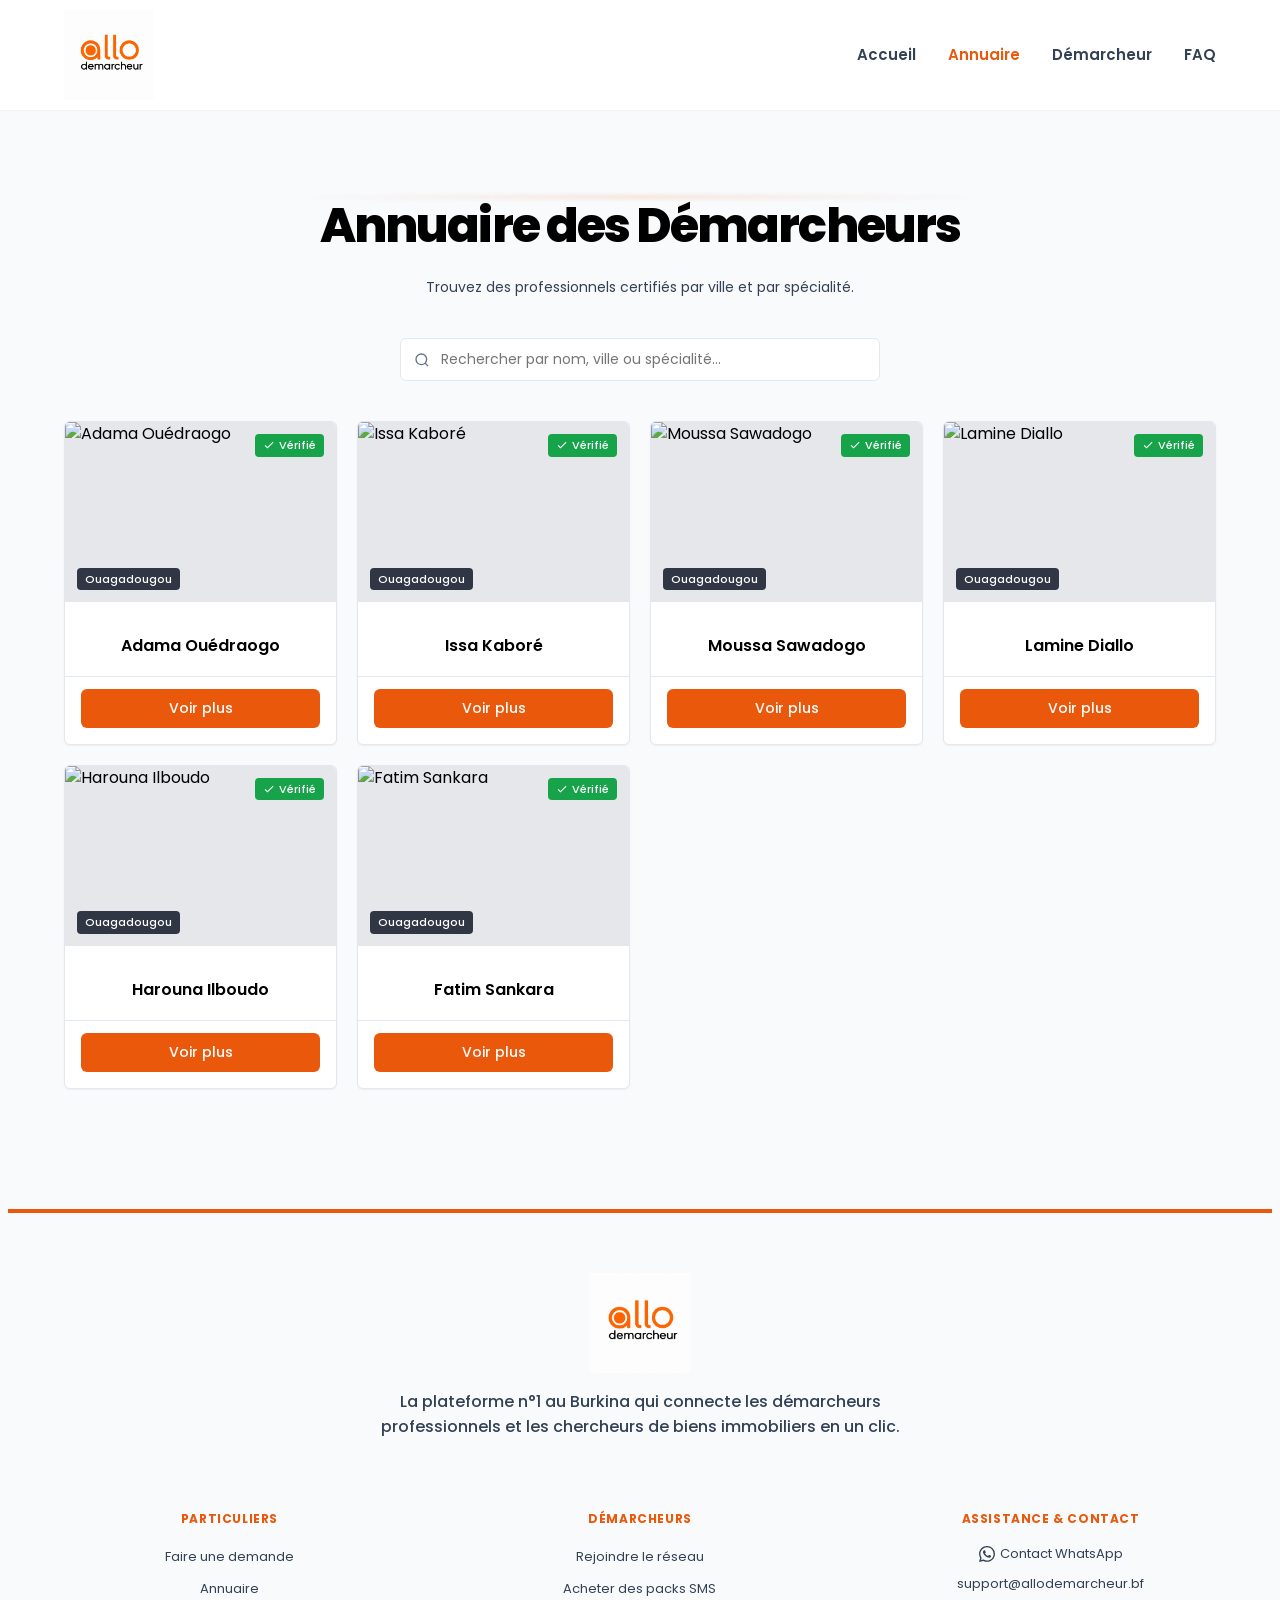
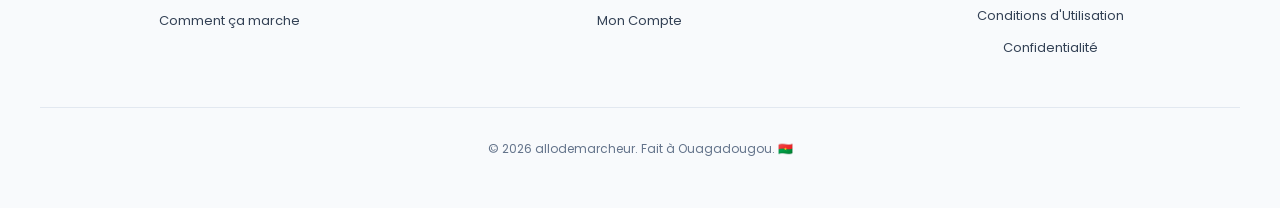
==== commit f8669682: "v1 de propsotiosn" ====
--- a/annuaires.html
+++ b/annuaires.html
@@ -3,7 +3,28 @@
 <head>
     <meta charset="UTF-8">
     <meta name="viewport" content="width=device-width, initial-scale=1.0">
-    <title>Annuaire des Démarcheurs | allodemarcheur.bf</title>
+    <title>Annuaire des Démarcheurs | allodemarcheur - Burkina Faso</title>
+
+    <!-- SEO Meta Tags -->
+    <meta name="description" content="Consultez l'annuaire des démarcheurs immobiliers certifiés au Burkina Faso. Trouvez des professionnels de confiance à Ouagadougou et dans tout le pays.">
+    <meta name="keywords" content="annuaire démarcheur, immobilier Burkina, agent immobilier Ouagadougou, allodemarcheur">
+    <meta name="author" content="allodemarcheur">
+    <meta name="robots" content="index, follow">
+
+    <!-- Open Graph / Facebook -->
+    <meta property="og:type" content="website">
+    <meta property="og:url" content="https://allodemarcheur.bf/annuaires.html">
+    <meta property="og:title" content="Annuaire des Démarcheurs Certifiés | allodemarcheur">
+    <meta property="og:description" content="Trouvez votre futur bien immobilier avec les meilleurs démarcheurs du Burkina Faso.">
+    <meta property="og:image" content="https://allodemarcheur.bf/allodemarcheur.jpeg">
+
+    <!-- Twitter -->
+    <meta property="twitter:card" content="summary_large_image">
+    <meta property="twitter:url" content="https://allodemarcheur.bf/annuaires.html">
+    <meta property="twitter:title" content="Annuaire des Démarcheurs Certifiés | allodemarcheur">
+    <meta property="twitter:description" content="Trouvez votre futur bien immobilier avec les meilleurs démarcheurs du Burkina Faso.">
+    <meta property="twitter:image" content="https://allodemarcheur.bf/allodemarcheur.jpeg">
+
     <!-- Favicon -->
     <link rel="icon" type="image/jpeg" href="allodemarcheur.jpeg">
     <!-- Google Fonts: Poppins -->
@@ -48,7 +69,7 @@
 
         <section class="directory-section" style="margin-top: 0; border-top: none; padding-top: 0;">
             <div class="section-header">
-                <h1 class="hero-title" style="font-size: 2.5rem; margin-bottom: 16px;">Annuaire des Démarcheurs</h1>
+                <h1 class="hero-title">Annuaire des Démarcheurs</h1>
                 <p class="section-subtitle">Trouvez des professionnels certifiés par ville et par spécialité.</p>
             </div>
 
--- a/style.css
+++ b/style.css
@@ -60,12 +60,25 @@
 }
 
 
+html, body {
+    max-width: 100%;
+    overflow-x: hidden;
+}
+
 body {
     font-family: 'Poppins', sans-serif;
     background-color: var(--color-bg-light);
     color: var(--color-text-main);
     line-height: 1.5;
     -webkit-font-smoothing: antialiased;
+    overflow-wrap: break-word;
+    padding-top: 110px;
+}
+
+@media (max-width: 768px) {
+    body {
+        padding-top: 95px;
+    }
 }
 
 img {
@@ -83,12 +96,14 @@
    HEADER & NAVIGATION
    ========================================================================== */
 .main-header {
-    background-color: rgba(255, 255, 255, 0.85);
+    background-color: rgba(255, 255, 255, 0.95);
     backdrop-filter: blur(10px);
     -webkit-backdrop-filter: blur(10px);
     border-bottom: 1px solid rgba(226, 232, 240, 0.5);
-    position: sticky;
+    position: fixed;
     top: 0;
+    left: 0;
+    width: 100%;
     z-index: 1000;
 }
 
@@ -273,6 +288,7 @@
     display: inline-flex;
     align-items: center;
     justify-content: center;
+    gap: 8px;
     font-family: 'Poppins', sans-serif;
     font-weight: 500;
     font-size: 0.875rem;
@@ -281,7 +297,20 @@
     border: 1px solid transparent;
     cursor: pointer;
     transition: all var(--transition-fast);
+    text-decoration: none;
+    line-height: 1.2;
+}
+
+.btn svg {
+    flex-shrink: 0;
+}
+
+.btn {
+    transition: all var(--transition-fast);
     outline: none;
+    white-space: normal; /* Allow text to wrap */
+    text-align: center;
+    word-break: break-word;
 }
 
 .btn-primary {
@@ -343,6 +372,7 @@
     letter-spacing: 0.05em;
     color: var(--color-text-muted);
     margin-bottom: 6px;
+    text-align: left;
 }
 
 .form-hint {
@@ -376,6 +406,7 @@
 /* Custom Select Arrow wrapper */
 .select-wrapper {
     position: relative;
+    width: 100%;
 }
 
 .select-wrapper::after {
@@ -422,6 +453,8 @@
     border: none;
     padding: 10px 12px;
     border-radius: 0;
+    flex: 1;
+    min-width: 0;
 }
 
 .phone-input-wrapper input:focus {
@@ -468,36 +501,96 @@
 /* File Upload Button styling */
 .file-upload-btn {
     display: flex;
+    flex-direction: column;
     align-items: center;
     justify-content: center;
     gap: 8px;
-    border: 1px dashed var(--color-border);
-    background-color: var(--color-bg-light);
-    padding: 12px;
+    border: 2px dashed var(--color-border);
+    background-color: white;
+    padding: 20px 15px;
     border-radius: var(--radius-md);
     cursor: pointer;
     transition: all var(--transition-fast);
-}
-
-.file-upload-btn:hover {
+    width: 100%;
+    text-align: center;
+}
+
+.file-upload-btn:active {
+    background-color: var(--color-primary-light);
+    transform: scale(0.98);
+}
+
+.file-upload-btn svg {
+    width: 28px;
+    height: 28px;
+    color: var(--color-primary);
+    margin-bottom: 4px;
+}
+
+.file-upload-btn span {
+    font-size: 0.875rem;
+    font-weight: 600;
+    color: var(--color-bg-dark);
+}
+
+.file-upload-btn input[type="file"] {
+    display: none !important;
+}
+
+/* Custom Checkbox Design */
+.checkbox-container {
+    display: flex;
+    align-items: flex-start;
+    gap: 12px;
+    cursor: pointer;
+    user-select: none;
+    text-align: left;
+    width: 100%;
+}
+
+.checkbox-container input[type="checkbox"] {
+    appearance: none;
+    -webkit-appearance: none;
+    width: 24px;
+    height: 24px;
+    border: 2px solid var(--color-primary);
+    border-radius: 6px;
+    background-color: white;
+    cursor: pointer;
+    position: relative;
+    flex-shrink: 0;
+    margin-top: 0;
+    transition: all var(--transition-fast);
+    display: inline-block;
+    vertical-align: middle;
+}
+
+.checkbox-container input[type="checkbox"]:checked {
+    background-color: var(--color-primary);
     border-color: var(--color-primary);
-    background-color: var(--color-primary-light);
-}
-
-.file-upload-btn svg {
-    width: 16px;
-    height: 16px;
-    color: var(--color-text-muted);
-}
-
-.file-upload-btn span {
+    box-shadow: 0 0 0 4px var(--color-primary-light);
+}
+
+.checkbox-container input[type="checkbox"]:checked::after {
+    content: '';
+    position: absolute;
+    left: 8px;
+    top: 4px;
+    width: 6px;
+    height: 11px;
+    border: solid white;
+    border-width: 0 2.5px 2.5px 0;
+    transform: rotate(45deg);
+}
+
+.checkbox-container:hover input[type="checkbox"] {
+    border-color: var(--color-primary);
+}
+
+.checkbox-text {
     font-size: 0.8125rem;
-    font-weight: 500;
-    color: var(--color-text-muted);
-}
-
-.file-upload-btn input[type="file"] {
-    display: none;
+    color: var(--color-text-muted);
+    line-height: 1.5;
 }
 
 .file-name-display {
@@ -578,6 +671,14 @@
 
 
 
+.hero-text-content {
+    text-align: center !important;
+    width: 100% !important;
+    display: flex !important;
+    flex-direction: column !important;
+    align-items: center !important;
+}
+
 .hero-title {
     font-size: 3rem;
     font-weight: 800;
@@ -585,6 +686,7 @@
     letter-spacing: -0.04em;
     margin-bottom: 24px;
     color: var(--color-bg-dark);
+    text-align: center;
 }
 
 .hero-paragraph {
@@ -593,6 +695,9 @@
     margin-bottom: 32px;
     line-height: 1.6;
     max-width: 540px;
+    margin-left: auto;
+    margin-right: auto;
+    text-align: center;
 }
 
 .hero-actions {
@@ -726,9 +831,6 @@
 /* ==========================================================================
    PRESENTATION SECTION (Text Above, Image Below)
    ========================================================================== */
-.presentation-section {
-    /* Styles handled by general section separator rule above */
-}
 
 .presentation-container {
     max-width: 900px;
@@ -890,9 +992,6 @@
 /* ==========================================================================
    PARTICULIER VIEW: DE_MARCHEURS DIRECTORY
    ========================================================================== */
-.directory-section {
-    /* Styles handled by general rule */
-}
 
 .section-header {
     text-align: center;
@@ -940,6 +1039,12 @@
     display: grid;
     grid-template-columns: repeat(auto-fill, minmax(260px, 1fr));
     gap: 20px;
+}
+
+@media (max-width: 480px) {
+    .directory-grid {
+        grid-template-columns: 1fr;
+    }
 }
 
 /* Broker Card item */
@@ -1026,6 +1131,7 @@
     margin-bottom: 4px;
     display: -webkit-box;
     -webkit-line-clamp: 1;
+    line-clamp: 1;
     -webkit-box-orient: vertical;
     overflow: hidden;
 }
@@ -1122,9 +1228,6 @@
 /* ==========================================================================
    FAQ SECTION (ACCORDIONS)
    ========================================================================== */
-.faq-container-section {
-    /* Styles handled by general rule */
-}
 
 .faq-accordion {
     max-width: 720px;
@@ -1853,6 +1956,62 @@
     margin-bottom: 20px;
 }
 
+/* Legal Pages Styles */
+.legal-content {
+    max-width: 1100px;
+    margin: 40px auto;
+    padding: 0 10px;
+}
+
+.legal-card {
+    background: white;
+    border-radius: 12px;
+    border: 1px solid var(--color-border);
+    padding: 40px;
+    box-shadow: var(--shadow-sm);
+    color: var(--color-text-main);
+}
+
+.legal-card h2 {
+    font-size: 1.5rem;
+    color: var(--color-bg-dark);
+    margin-bottom: 16px;
+}
+
+.legal-card section {
+    margin-bottom: 32px;
+}
+
+.legal-card p {
+    line-height: 1.6;
+    margin-bottom: 12px;
+}
+
+.legal-card ul {
+    margin-left: 20px;
+    margin-bottom: 12px;
+    line-height: 1.6;
+}
+
+/* Disclaimer Box (FAQ page) */
+.disclaimer-box {
+    margin-top: 80px;
+    padding: 40px 20px;
+    background-color: var(--color-primary-light);
+    border-radius: var(--radius-md);
+    border: 1px dashed var(--color-primary);
+    max-width: 1000px;
+    margin-left: auto;
+    margin-right: auto;
+}
+
+@media (max-width: 600px) {
+    .disclaimer-box {
+        margin-top: 60px;
+        padding: 24px 16px;
+    }
+}
+
 /* ==========================================================================
    FOOTER SECTION
    ========================================================================== */
@@ -2128,6 +2287,20 @@
 .rating-stars-input label:hover ~ label,
 .rating-stars-input input:checked ~ label {
     color: #fbbf24;
+}
+
+@media (max-width: 1024px) {
+    .hero-grid {
+        grid-template-columns: 1fr;
+        gap: 32px;
+        justify-items: center;
+        text-align: center;
+    }
+
+    .hero-visual-card {
+        max-width: 600px;
+        margin: 0 auto;
+    }
 }
 
 @media (max-width: 900px) {
@@ -2152,17 +2325,43 @@
     display: none;
     align-items: center;
     justify-content: center;
-    z-index: 1000;
+    z-index: 2000;
     padding: 24px;
 }
 
 .modal-overlay.active {
     display: flex;
+}
+
+.hero-search-actions {
+    display: flex !important;
+    flex-wrap: wrap !important;
+    gap: 16px !important;
+    justify-content: center !important;
+    align-items: center !important;
+    width: 100% !important;
+    max-width: 650px !important;
+    margin: 0 auto !important;
+}
+
+.hero-search-actions .btn {
+    flex: 1;
+    min-width: 250px;
+    max-width: 350px;
+    justify-content: center;
+    padding: 20px 24px;
+    font-size: 1.1rem;
+}
+
+@media (max-width: 600px) {
+    .hero-search-actions {
+        display: none !important;
+    }
 }
 
 .modal-box {
     background-color: var(--color-bg-base);
-    width: 100%;
+    width: 95%;
     max-width: 450px;
     border-radius: var(--radius-md);
     box-shadow: var(--shadow-lg);
@@ -2266,6 +2465,12 @@
     margin-bottom: 10px;
 }
 
+@media (max-width: 400px) {
+    .profile-actions-grid {
+        grid-template-columns: 1fr;
+    }
+}
+
 .profile-actions-grid .btn {
     padding: 8px;
     font-size: 0.8rem;
@@ -2301,6 +2506,14 @@
 
 .modal-body {
     padding: 20px;
+    width: 100%;
+    overflow-x: hidden;
+}
+
+.form-group select,
+.form-group input:not([type="file"]):not([type="checkbox"]) {
+    width: 100%;
+    box-sizing: border-box;
 }
 
 .checkout-summary,
@@ -2422,6 +2635,7 @@
     font-family: 'Poppins', sans-serif;
     color: var(--color-bg-dark);
     position: relative;
+    width: 100%;
     max-width: 320px;
     margin-left: auto;
     margin-right: auto;
@@ -2452,25 +2666,78 @@
 /* ==========================================================================
    RESPONSIVE DESIGN (Adaptive layout grids)
    ========================================================================== */
-@media (max-width: 900px) {
+@media (max-width: 1024px) {
     .hero-grid {
         grid-template-columns: 1fr;
         gap: 32px;
+        justify-items: center;
+        text-align: center;
+    }
+
+    .hero-visual-card {
+        max-width: 600px;
+        margin: 0 auto;
+    }
+}
+
+@media (max-width: 900px) {
+    .visual-section {
+        grid-template-columns: 1fr;
+        gap: 30px;
+        padding: 40px 0;
+        text-align: center;
+    }
+
+    .visual-content {
+        display: flex;
+        flex-direction: column;
+        align-items: center;
+    }
+
+    .visual-image-container img {
+        height: 300px;
+    }
+
+    .hero-grid {
+        grid-template-columns: 1fr;
+        gap: 32px;
+        justify-items: center;
     }
 
     .hero-text-container {
         text-align: center;
         max-width: 100%;
-    }
-
-    .hero-title {
+        display: flex;
+        flex-direction: column;
+        align-items: center;
+    }
+
+    .hero-text-content {
+    text-align: center !important;
+    width: 100% !important;
+    display: flex !important;
+    flex-direction: column !important;
+    align-items: center !important;
+}
+
+.hero-title {
         font-size: 1.875rem;
+    }
+
+    .hero-paragraph {
+        margin-left: auto;
+        margin-right: auto;
     }
 
 
     .features-list {
         align-items: center;
-        text-align: left;
+        text-align: center;
+    }
+
+    .feature-item {
+        flex-direction: column;
+        align-items: center;
     }
 
     .steps-grid {
@@ -2486,6 +2753,12 @@
         grid-template-columns: 1fr;
     }
 
+    .benefit-card {
+        flex-direction: column;
+        align-items: center;
+        text-align: center;
+    }
+
     .broker-hero-grid {
         grid-template-columns: 1fr;
         gap: 24px;
@@ -2498,36 +2771,330 @@
 
     .split-register-section {
         grid-template-columns: 1fr;
-        gap: 24px;
+        gap: 32px;
+        margin-top: 40px;
+        padding-top: 40px;
     }
 
     .register-imagery {
         display: none; /* Hide imagery ad on smaller devices to keep registration focused */
     }
+
+    .file-upload-row {
+        display: grid;
+        grid-template-columns: 1fr;
+        gap: 16px;
+    }
+
+    .register-card-v2 {
+        padding: 24px 16px;
+    }
+
+    .register-card-v2 .card-title {
+        font-size: 1.25rem;
+    }
 }
 
 @media (max-width: 600px) {
+    body {
+        text-align: center;
+    }
+
     .header-container {
         flex-direction: row;
         justify-content: space-between;
         align-items: center;
+        padding: 8px 16px;
+    }
+
+    .modal-overlay {
+        padding: 10px;
+    }
+
+    .modal-box {
+        max-width: 95vw !important;
+        width: 100% !important;
+        margin: 0 auto;
+        overflow-wrap: break-word;
+    }
+
+    .profile-modal-box {
+        max-width: 95vw !important;
+        width: 100% !important;
+        padding: 20px 10px;
+        margin: 0 auto;
+        overflow-wrap: break-word;
+        background-color: #111827 !important;
+    }
+
+    .profile-top {
+        flex-direction: column;
+        gap: 16px;
+        text-align: center;
+    }
+
+    .profile-info-left {
+        text-align: center;
+    }
+
+    .profile-avatar-right {
+        margin: 0 auto;
+    }
+
+    .modal-body {
+        padding: 15px;
+    }
+
+    .legal-card {
+        padding: 20px 12px !important;
+        text-align: center;
+    }
+
+    .legal-card ul {
+        display: inline-block;
+        text-align: left;
+        margin: 0 auto 12px;
+    }
+
+    .legal-card h2 {
+        font-size: 1.25rem;
+        margin-bottom: 12px;
+    }
+
+    .legal-card section {
+        margin-bottom: 24px;
+    }
+
+    .legal-content {
+        margin: 20px auto !important;
+    }
+
+    .hero-text-content {
+    text-align: center !important;
+    width: 100% !important;
+    display: flex !important;
+    flex-direction: column !important;
+    align-items: center !important;
+}
+
+.hero-title {
+        font-size: 1.5rem !important;
     }
 
     .content-wrapper {
-        padding: 24px 16px;
+        padding: 20px 12px;
     }
 
     .form-row {
         grid-template-columns: 1fr;
-        gap: 0;
+        gap: 12px;
+    }
+
+    /* Standardize card paddings on mobile for better horizontal space and vertical breath */
+    .step-card,
+    .pricing-card,
+    .benefit-card,
+    .register-card-v2,
+    .testimonial-card-v2,
+    .broker-card-info {
+        padding: 20px 12px;
+    }
+
+    .broker-hero-banner-content {
+        padding: 20px !important;
+    }
+
+    .broker-hero-banner-content h2 {
+        font-size: 1.5rem !important;
+    }
+
+    .pricing-features {
+        align-items: center;
+    }
+
+    .pricing-features li {
+        justify-content: center;
+    }
+
+    /* --- MODAL & FORM MOBILE FIXES --- */
+    .modal-overlay {
+        padding: 8px !important;
+        display: none;
+        align-items: center;
+        justify-content: center;
+        width: 100% !important;
+        height: 100% !important;
+        position: fixed !important;
+        top: 0 !important;
+        left: 0 !important;
+        overflow: hidden !important;
+        z-index: 9999 !important;
+        /* S'assurer que le contenu est bien centré sans débordement */
+        box-sizing: border-box !important;
+    }
+    .modal-overlay.active {
+        display: flex !important;
+    }
+
+    .modal-box {
+        max-width: 92vw !important;
+        width: 100% !important;
+        margin: 0 auto !important;
+        overflow: hidden !important;
+        box-sizing: border-box !important;
+        display: flex !important;
+        flex-direction: column !important;
+        background-color: #111827 !important;
+        color: #ffffff !important;
+        max-height: 90vh !important;
+        min-width: 0 !important;
+        /* Empêcher tout décalage à droite */
+        left: 0 !important;
+        right: 0 !important;
+    }
+
+    .modal-title, .modal-header, .modal-body, .form-label {
+        color: #ffffff !important;
+        background-color: transparent !important;
+    }
+
+    .modal-header {
+        border-bottom: 1px solid rgba(255, 255, 255, 0.1) !important;
+    }
+
+    .modal-box *, .modal-box *::before, .modal-box *::after {
+        box-sizing: border-box !important;
+    }
+
+    .modal-header {
+        padding: 12px 15px !important;
+        width: 100% !important;
+        flex-shrink: 0 !important;
+        display: flex !important;
+        justify-content: space-between !important;
+        align-items: center !important;
+        box-sizing: border-box !important;
+    }
+
+    .modal-title {
+        font-size: 1rem !important;
+        overflow: hidden;
+        text-overflow: ellipsis;
+        white-space: nowrap;
+        max-width: 75%;
+        margin: 0 !important;
+    }
+
+    .modal-body {
+        padding: 15px !important;
+        width: 100% !important;
+        overflow-x: hidden !important;
+        overflow-y: auto !important;
+        flex-grow: 1 !important;
+        box-sizing: border-box !important;
+        min-width: 0 !important;
+        /* Force le contenu à ne pas dépasser la largeur du body */
+        max-width: 100% !important;
+    }
+
+    .modal-body form,
+    .modal-body .form-group,
+    .modal-body .select-wrapper,
+    .modal-body select {
+        width: 100% !important;
+        max-width: 100% !important;
+        box-sizing: border-box !important;
+        min-width: 0 !important;
+        display: block !important;
+        text-align: left;
+    }
+
+    .form-group {
+        width: 100% !important;
+        margin-bottom: 15px !important;
+        box-sizing: border-box !important;
+    }
+
+    .select-wrapper {
+        width: 100% !important;
+        position: relative !important;
+        display: block !important;
+        overflow: hidden !important;
+        box-sizing: border-box !important;
+    }
+
+    .rating-stars-input {
+        justify-content: center;
+    }
+
+    .form-group input:not([type="file"]):not([type="checkbox"]):not([type="radio"]),
+    .form-group select {
+        width: 100% !important;
+        max-width: 100% !important;
+        min-width: 0 !important;
+        font-size: 16px !important; /* IMPORTANT: Empêche le zoom auto sur iOS */
+        margin: 0 !important;
+        display: block !important;
+        padding: 10px !important;
+        height: 44px !important;
+        border: 1px solid var(--color-border) !important;
+        border-radius: var(--radius-md) !important;
+        box-sizing: border-box !important;
+        overflow: hidden !important;
+        text-overflow: ellipsis !important;
+        white-space: nowrap !important;
+    }
+
+    .form-row:not(.file-upload-row) {
+        display: block !important;
+        width: 100% !important;
+    }
+
+    /* Forcer les options à rester dans le cadre si possible (dépend du navigateur) */
+    select option {
+        max-width: 100vw !important;
+        overflow: hidden !important;
+        text-overflow: ellipsis !important;
+    }
+
+    .select-wrapper::after {
+        right: 12px !important;
+    }
+
+    .phone-input-wrapper {
+        width: 100% !important;
+        display: flex !important;
+    }
+
+    .phone-input-wrapper input {
+        flex: 1 !important;
+        min-width: 0 !important;
+    }
+
+    .pricing-card-header {
+        margin-bottom: 24px;
+    }
+
+    .pricing-card-credits {
+        margin-bottom: 20px;
+        padding: 12px;
+    }
+
+    .feedback-container {
+        padding: 24px 15px;
     }
 
     .ticket-body {
-        padding: 24px 20px;
+        padding: 20px 12px;
     }
 
     .ticket-wrapper {
         box-shadow: var(--shadow-md);
+        margin: 0 auto;
+    }
+
+    .directory-grid {
+        gap: 24px;
     }
 
     .faq-question {
@@ -2537,13 +3104,32 @@
 
     .faq-answer {
         font-size: 0.75rem;
+        text-align: center;
     }
 
     .testimonial-card {
-        padding: 32px 20px 24px;
+        padding: 24px 15px 20px;
+        align-items: center;
     }
 
     .testimonial-quote {
         font-size: 0.875rem;
     }
-}
+
+    .alert-extra {
+        padding: 12px;
+        font-size: 0.875rem;
+        margin-bottom: 16px;
+        max-width: 100%;
+    }
+
+    .register-bullets {
+        align-items: center;
+    }
+
+    .bullet-item-light {
+        flex-direction: column;
+        align-items: center;
+        text-align: center;
+    }
+}
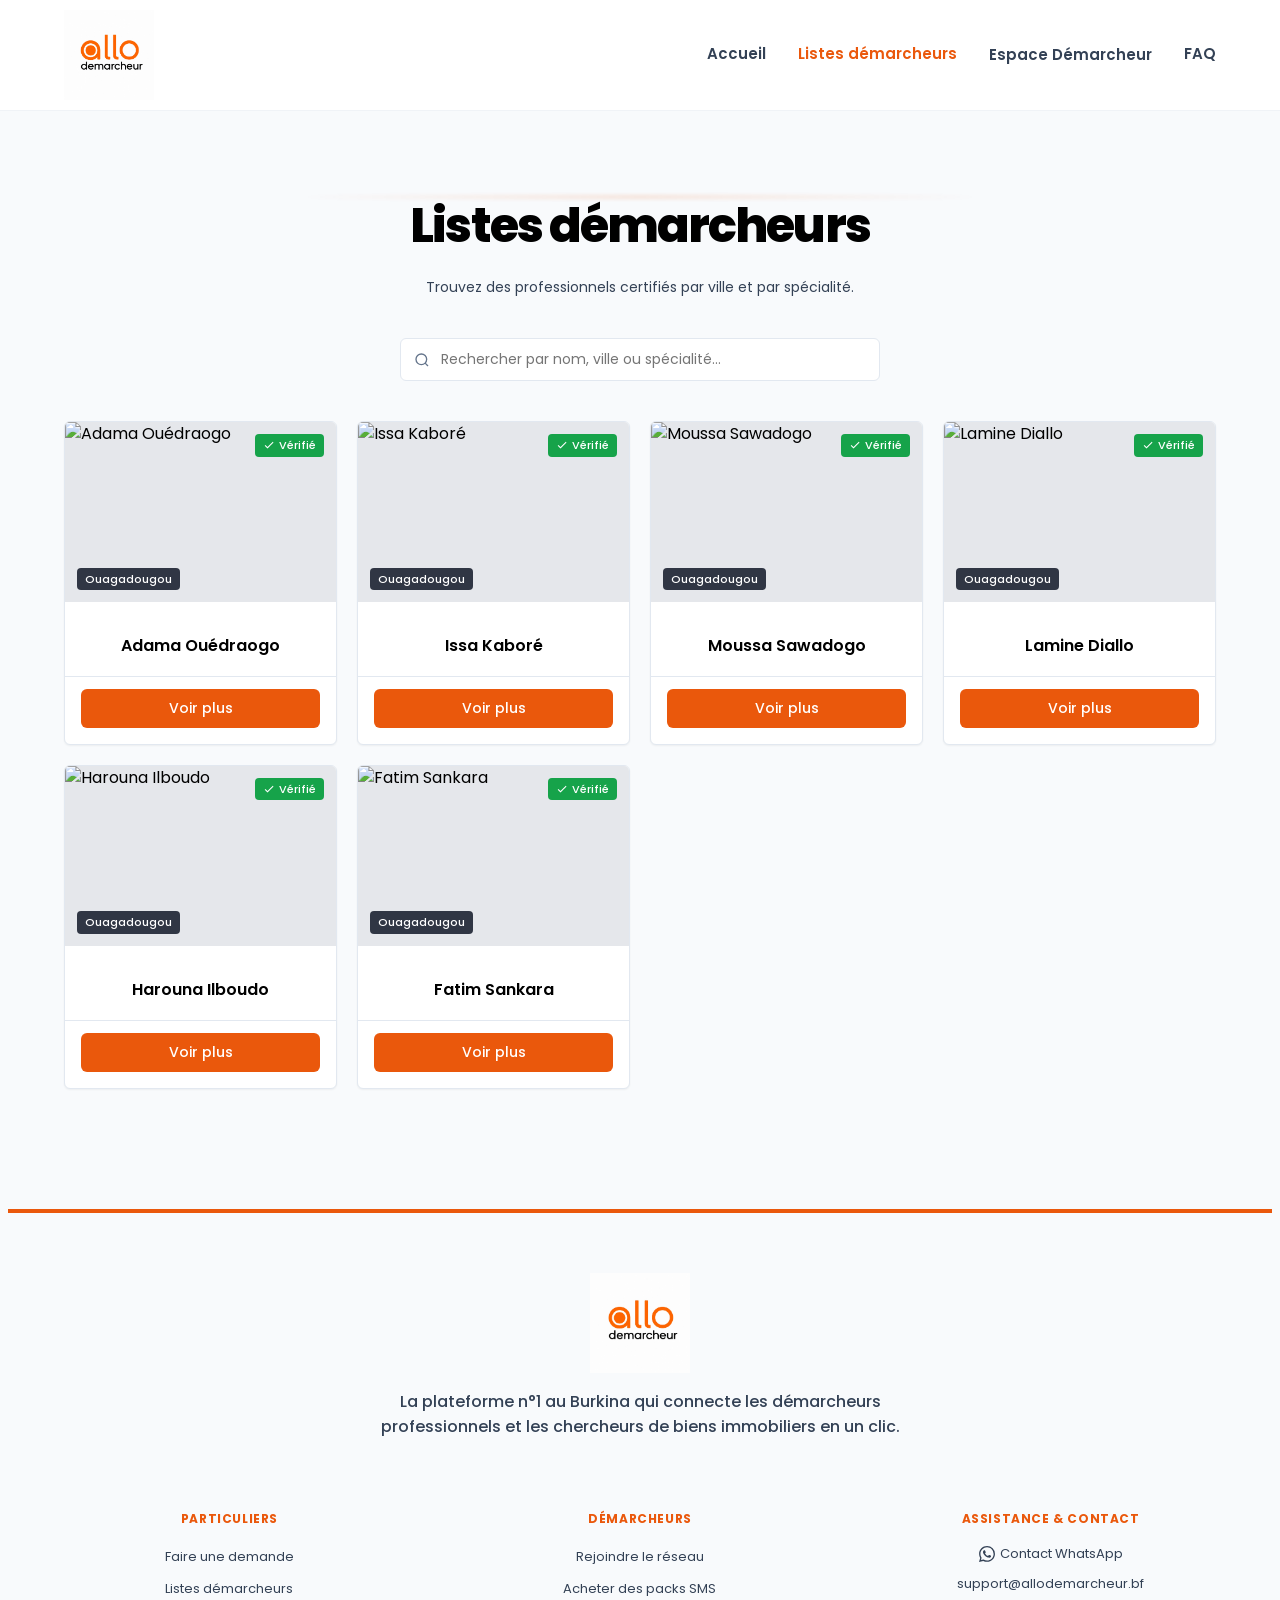
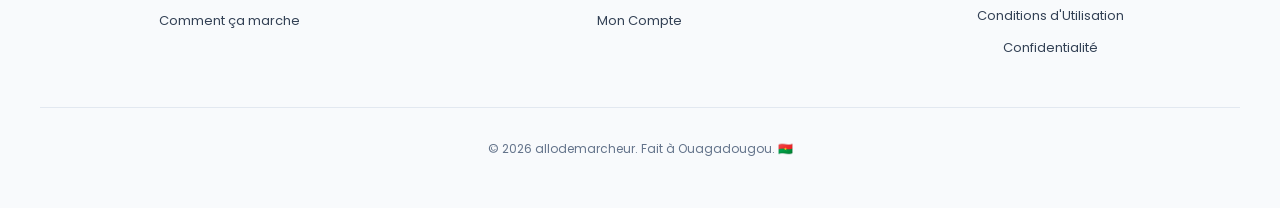
==== commit 5d0827f3: "v1.1.1" ====
--- a/annuaires.html
+++ b/annuaires.html
@@ -57,8 +57,15 @@
             <!-- Navigation Links -->
             <nav class="nav-links" id="nav-links">
                 <a href="index.html" class="nav-link">Accueil</a>
-                <a href="annuaires.html" class="nav-link active">Annuaire</a>
-                <a href="demarcheur.html" class="nav-link">Démarcheur</a>
+                <a href="annuaires.html" class="nav-link active">Listes démarcheurs</a>
+                <div class="nav-dropdown">
+                    <a href="demarcheur.html" class="nav-link">Espace Démarcheur</a>
+                    <div class="dropdown-content">
+                        <a href="demarcheur.html#broker-register-form-container">S'inscrire</a>
+                        <a href="demarcheur.html#packs">Payer un pack</a>
+                        <a href="demarcheur.html#dashboard">Voir son solde</a>
+                    </div>
+                </div>
                 <a href="faq.html" class="nav-link">FAQ</a>
             </nav>
         </div>
@@ -69,7 +76,7 @@
 
         <section class="directory-section" style="margin-top: 0; border-top: none; padding-top: 0;">
             <div class="section-header">
-                <h1 class="hero-title">Annuaire des Démarcheurs</h1>
+                <h1 class="hero-title">Listes démarcheurs</h1>
                 <p class="section-subtitle">Trouvez des professionnels certifiés par ville et par spécialité.</p>
             </div>
 
@@ -104,7 +111,7 @@
                     <h5 class="link-group-title">Particuliers</h5>
                     <ul>
                         <li><a href="index.html">Faire une demande</a></li>
-                        <li><a href="annuaires.html">Annuaire</a></li>
+                        <li><a href="annuaires.html">Listes démarcheurs</a></li>
                         <li><a href="faq.html">Comment ça marche</a></li>
                     </ul>
                 </div>
--- a/style.css
+++ b/style.css
@@ -2135,11 +2135,39 @@
     background-color: var(--color-bg-base);
 }
 
-.testimonial-grid {
-    display: grid;
-    grid-template-columns: repeat(3, 1fr);
-    gap: 24px;
-    margin-top: 32px;
+/* Horizontal Scroll for Testimonials on Index */
+.testimonial-horizontal-scroll {
+    width: 100%;
+    overflow-x: auto;
+    padding: 20px 0;
+    -webkit-overflow-scrolling: touch;
+}
+
+.testimonial-grid-horizontal {
+    display: flex;
+    gap: 20px;
+    padding: 0 10px;
+    width: max-content;
+}
+
+.testimonial-grid-horizontal .testimonial-card-v2 {
+    width: 300px;
+    flex-shrink: 0;
+}
+
+/* Hide scrollbar but keep functionality */
+.testimonial-horizontal-scroll::-webkit-scrollbar {
+    height: 6px;
+}
+
+.testimonial-horizontal-scroll::-webkit-scrollbar-track {
+    background: #f1f1f1;
+    border-radius: 10px;
+}
+
+.testimonial-horizontal-scroll::-webkit-scrollbar-thumb {
+    background: var(--color-primary-accent);
+    border-radius: 10px;
 }
 
 .testimonial-card-v2 {
@@ -2304,9 +2332,6 @@
 }
 
 @media (max-width: 900px) {
-    .testimonial-grid {
-        grid-template-columns: 1fr;
-    }
 }
 
 @media (max-width: 600px) {
@@ -2353,11 +2378,7 @@
     font-size: 1.1rem;
 }
 
-@media (max-width: 600px) {
-    .hero-search-actions {
-        display: none !important;
-    }
-}
+
 
 .modal-box {
     background-color: var(--color-bg-base);
@@ -2380,16 +2401,16 @@
     max-width: 500px; /* Increased width */
     width: 100%;
     padding: 32px;
-    background-color: #111827;
-    border: 1px solid rgba(255, 255, 255, 0.1);
+    background-color: #ffffff;
+    border: 1px solid var(--color-border);
     position: relative;
     border-radius: var(--radius-md);
     box-shadow: var(--shadow-lg);
 }
 
 .profile-modal-box .modal-close-btn {
-    color: white;
-    background: rgba(255, 255, 255, 0.1);
+    color: var(--color-bg-dark);
+    background: rgba(0, 0, 0, 0.05);
     border-radius: 50%;
     width: 36px;
     height: 36px;
@@ -2400,7 +2421,7 @@
 }
 
 .profile-modal-box .modal-close-btn:hover {
-    background: rgba(255, 255, 255, 0.2);
+    background: rgba(0, 0, 0, 0.1);
 }
 
 .profile-top {
@@ -2418,13 +2439,13 @@
     margin: 0;
     font-size: 1.5rem; /* Larger font */
     font-weight: 700;
-    color: #ffffff;
+    color: var(--color-bg-dark);
 }
 
 .profile-info-left p {
     margin: 4px 0 0;
     font-size: 0.9rem;
-    color: #d1d5db;
+    color: var(--color-text-muted);
 }
 
 .profile-avatar-right {
@@ -2442,7 +2463,7 @@
 }
 
 .profile-pro-card-area .form-label {
-    color: #ffffff;
+    color: var(--color-bg-dark);
     font-size: 0.8rem;
     margin-bottom: 10px;
     display: block;
@@ -2453,8 +2474,8 @@
     max-height: 300px; /* Much larger height */
     object-fit: contain;
     border-radius: var(--radius-sm);
-    border: 1px solid rgba(255, 255, 255, 0.2);
-    background-color: rgba(255, 255, 255, 0.05);
+    border: 1px solid var(--color-border);
+    background-color: #f8fafc;
     cursor: zoom-in; /* Indicate it can be expanded/viewed better */
 }
 
@@ -2508,6 +2529,13 @@
     padding: 20px;
     width: 100%;
     overflow-x: hidden;
+}
+
+.modal-body button[type="submit"] {
+    display: flex;
+    margin: 20px auto 0;
+    min-width: 200px;
+    justify-content: center;
 }
 
 .form-group select,
@@ -2824,7 +2852,7 @@
         padding: 20px 10px;
         margin: 0 auto;
         overflow-wrap: break-word;
-        background-color: #111827 !important;
+        background-color: #ffffff !important;
     }
 
     .profile-top {
@@ -2944,8 +2972,8 @@
         box-sizing: border-box !important;
         display: flex !important;
         flex-direction: column !important;
-        background-color: #111827 !important;
-        color: #ffffff !important;
+        background-color: #ffffff !important;
+        color: #000000 !important;
         max-height: 90vh !important;
         min-width: 0 !important;
         /* Empêcher tout décalage à droite */
@@ -2954,12 +2982,12 @@
     }
 
     .modal-title, .modal-header, .modal-body, .form-label {
-        color: #ffffff !important;
+        color: #000000 !important;
         background-color: transparent !important;
     }
 
     .modal-header {
-        border-bottom: 1px solid rgba(255, 255, 255, 0.1) !important;
+        border-bottom: 1px solid rgba(0, 0, 0, 0.1) !important;
     }
 
     .modal-box *, .modal-box *::before, .modal-box *::after {
@@ -2998,7 +3026,6 @@
     }
 
     .modal-body form,
-    .modal-body .form-group,
     .modal-body .select-wrapper,
     .modal-body select {
         width: 100% !important;
@@ -3050,6 +3077,14 @@
         width: 100% !important;
     }
 
+    .modal-body button[type="submit"] {
+        width: fit-content !important;
+        min-width: 220px !important;
+        margin: 25px auto 10px !important;
+        display: flex !important;
+        justify-content: center !important;
+    }
+
     /* Forcer les options à rester dans le cadre si possible (dépend du navigateur) */
     select option {
         max-width: 100vw !important;
@@ -3133,3 +3168,234 @@
         text-align: center;
     }
 }
+
+/* ==========================================================================
+   NEW ENHANCEMENTS & USER REQUESTS
+   ========================================================================== */
+
+/* Big Title Styling */
+.big-title {
+    font-size: clamp(2rem, 5vw, 3.5rem) !important;
+    font-weight: 800 !important;
+    line-height: 1.2 !important;
+    text-align: center !important;
+    margin-bottom: 24px !important;
+    color: var(--color-bg-dark) !important;
+}
+
+.highlight-paragraph {
+    font-weight: 600;
+    color: var(--color-primary);
+    font-size: 1.3rem !important;
+}
+
+/* Navigation Dropdown */
+.nav-dropdown {
+    position: relative;
+    display: inline-block;
+}
+
+.dropdown-content {
+    display: none;
+    position: absolute;
+    background-color: #ffffff;
+    min-width: 200px;
+    box-shadow: var(--shadow-lg);
+    z-index: 1001;
+    border-radius: var(--radius-md);
+    border: 1px solid var(--color-border);
+    top: 100%;
+    left: 0;
+}
+
+.dropdown-content a {
+    color: var(--color-text-muted);
+    padding: 12px 16px;
+    text-decoration: none;
+    display: block;
+    font-size: 0.875rem;
+    font-weight: 500;
+    text-align: left;
+}
+
+.dropdown-content a:hover {
+    background-color: var(--color-primary-light);
+    color: var(--color-primary);
+}
+
+.nav-dropdown:hover .dropdown-content {
+    display: block;
+}
+
+@media (max-width: 768px) {
+    .nav-dropdown {
+        width: 100%;
+        text-align: center;
+    }
+
+    .dropdown-content {
+        display: block; /* Always visible in mobile menu as requested */
+        position: static;
+        box-shadow: none;
+        border: none;
+        background: transparent;
+        width: 100%;
+    }
+
+    .dropdown-content a {
+        text-align: center;
+        padding: 8px;
+        font-size: 1.1rem;
+    }
+
+    .nav-dropdown > .nav-link {
+        border-bottom: 1px solid var(--color-border);
+        padding-bottom: 10px;
+        margin-bottom: 5px;
+        display: block;
+    }
+}
+
+/* Horizontal Scroll for Directory on Index */
+.directory-horizontal-scroll {
+    width: 100%;
+    overflow-x: auto;
+    padding: 20px 0;
+    -webkit-overflow-scrolling: touch;
+}
+
+.directory-grid-horizontal {
+    display: flex;
+    gap: 20px;
+    padding: 0 10px;
+    width: max-content;
+}
+
+.directory-grid-horizontal .broker-card-item {
+    width: 280px;
+    flex-shrink: 0;
+}
+
+/* Hide scrollbar but keep functionality */
+.directory-horizontal-scroll::-webkit-scrollbar {
+    height: 6px;
+}
+
+.directory-horizontal-scroll::-webkit-scrollbar-track {
+    background: #f1f1f1;
+    border-radius: 10px;
+}
+
+.directory-horizontal-scroll::-webkit-scrollbar-thumb {
+    background: var(--color-primary-accent);
+    border-radius: 10px;
+}
+
+/* Advanced Options Switch */
+.advanced-toggle-group {
+    display: flex;
+    align-items: center;
+    justify-content: space-between;
+    background: var(--color-bg-light);
+    padding: 10px 15px;
+    border-radius: var(--radius-md);
+    border: 1px solid var(--color-border);
+}
+
+.switch-label {
+    font-size: 0.875rem;
+    font-weight: 600;
+    color: var(--color-text-muted);
+}
+
+.switch {
+    position: relative;
+    display: inline-block;
+    width: 44px;
+    height: 24px;
+}
+
+.switch input {
+    opacity: 0;
+    width: 0;
+    height: 0;
+}
+
+.slider {
+    position: absolute;
+    cursor: pointer;
+    top: 0;
+    left: 0;
+    right: 0;
+    bottom: 0;
+    background-color: #ccc;
+    transition: .4s;
+}
+
+.slider:before {
+    position: absolute;
+    content: "";
+    height: 18px;
+    width: 18px;
+    left: 3px;
+    bottom: 3px;
+    background-color: white;
+    transition: .4s;
+}
+
+input:checked + .slider {
+    background-color: var(--color-primary);
+}
+
+input:checked + .slider:before {
+    transform: translateX(20px);
+}
+
+.slider.round {
+    border-radius: 24px;
+}
+
+.slider.round:before {
+    border-radius: 50%;
+}
+
+/* Neighborhood Search Styling */
+.quartier-search-container {
+    position: relative;
+}
+
+.quartier-results-list {
+    position: absolute;
+    top: 100%;
+    left: 0;
+    right: 0;
+    background: white;
+    border: 1px solid var(--color-border);
+    border-radius: var(--radius-sm);
+    box-shadow: var(--shadow-lg);
+    z-index: 100;
+    max-height: 200px;
+    overflow-y: auto;
+    display: none;
+}
+
+.quartier-results-list div {
+    padding: 10px 12px;
+    cursor: pointer;
+    font-size: 0.875rem;
+    border-bottom: 1px solid var(--color-bg-light);
+}
+
+.quartier-results-list div:hover {
+    background-color: var(--color-primary-light);
+    color: var(--color-primary);
+}
+
+.modal-info-text {
+    font-size: 0.8rem;
+    color: var(--color-text-light);
+    margin-bottom: 15px;
+    text-align: center;
+    font-weight: 500;
+}
+
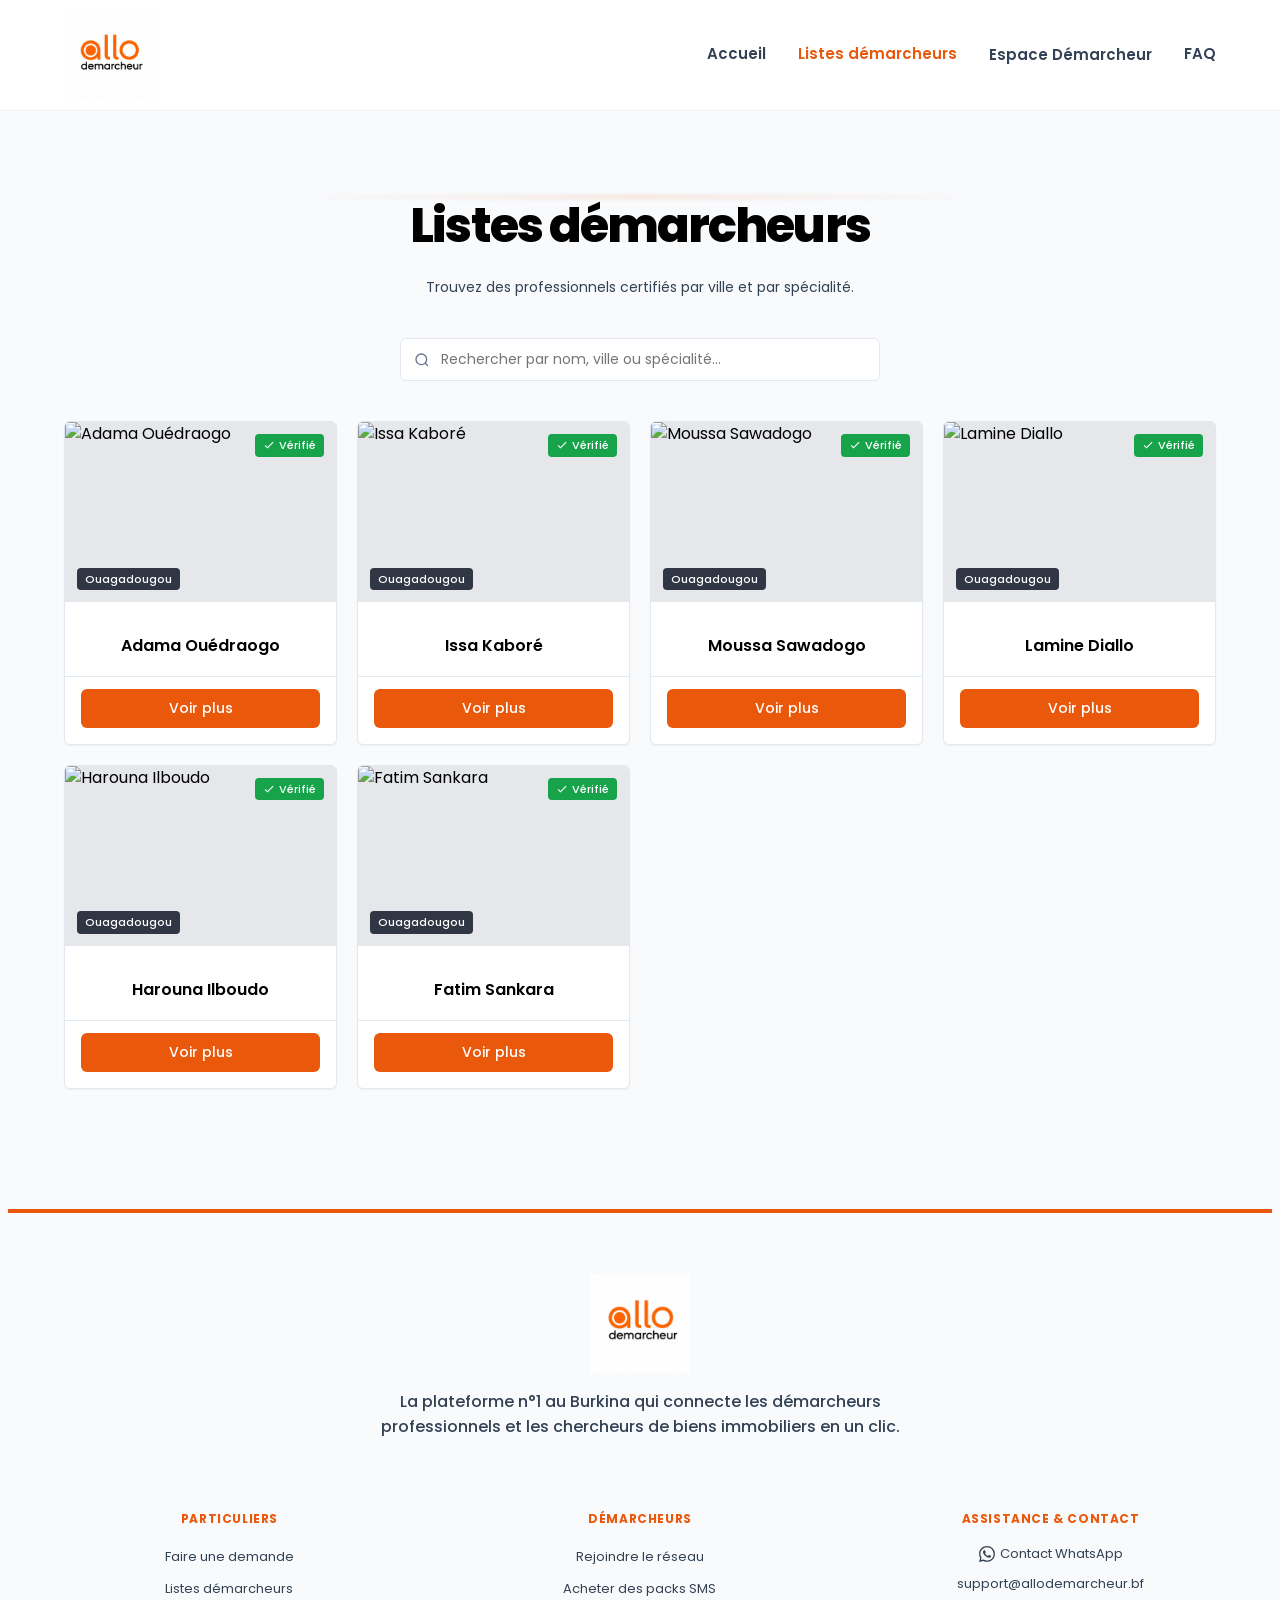
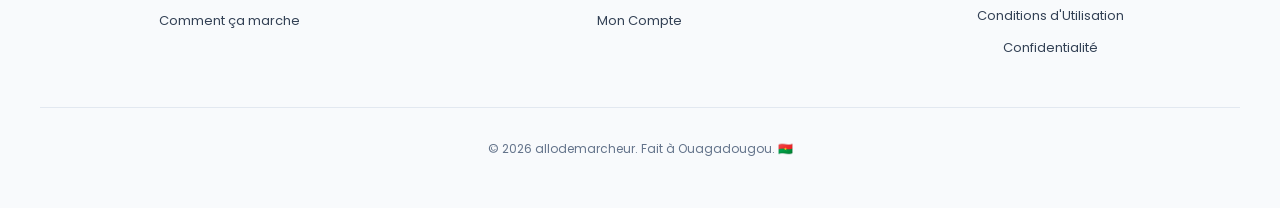
==== commit 0a9ec341: "modi" ====
--- a/annuaires.html
+++ b/annuaires.html
@@ -16,17 +16,17 @@
     <meta property="og:url" content="https://allodemarcheur.bf/annuaires.html">
     <meta property="og:title" content="Annuaire des Démarcheurs Certifiés | allodemarcheur">
     <meta property="og:description" content="Trouvez votre futur bien immobilier avec les meilleurs démarcheurs du Burkina Faso.">
-    <meta property="og:image" content="https://allodemarcheur.bf/allodemarcheur.jpeg">
+    <meta property="og:image" content="https://allodemarcheur.bf/allodemarcheur.webp">
 
     <!-- Twitter -->
     <meta property="twitter:card" content="summary_large_image">
     <meta property="twitter:url" content="https://allodemarcheur.bf/annuaires.html">
     <meta property="twitter:title" content="Annuaire des Démarcheurs Certifiés | allodemarcheur">
     <meta property="twitter:description" content="Trouvez votre futur bien immobilier avec les meilleurs démarcheurs du Burkina Faso.">
-    <meta property="twitter:image" content="https://allodemarcheur.bf/allodemarcheur.jpeg">
+    <meta property="twitter:image" content="https://allodemarcheur.bf/allodemarcheur.webp">
 
     <!-- Favicon -->
-    <link rel="icon" type="image/jpeg" href="allodemarcheur.jpeg">
+    <link rel="icon" type="image/jpeg" href="allodemarcheur.webp">
     <!-- Google Fonts: Poppins -->
     <link rel="preconnect" href="https://fonts.googleapis.com">
     <link rel="preconnect" href="https://fonts.gstatic.com" crossorigin>
@@ -41,7 +41,7 @@
         <div class="header-container">
             <div class="logo-area">
                 <a href="index.html">
-                    <img src="allodemarcheur.jpeg" alt="Logo allodemarcheur" class="logo-img">
+                    <img src="allodemarcheur.webp" alt="Logo allodemarcheur" class="logo-img">
                 </a>
             </div>
 
@@ -102,7 +102,7 @@
         <div class="footer-container">
             <div class="footer-branding">
                 <div class="logo-area">
-                    <img src="allodemarcheur.jpeg" alt="Logo allodemarcheur" class="logo-img footer-logo">
+                    <img src="allodemarcheur.webp" alt="Logo allodemarcheur" class="logo-img footer-logo">
                 </div>
                 <p class="footer-tagline">La plateforme n°1 au Burkina qui connecte les démarcheurs professionnels et les chercheurs de biens immobiliers en un clic.</p>
             </div>
--- a/style.css
+++ b/style.css
@@ -636,9 +636,56 @@
     object-fit: cover;
 }
 
-.visual-card-content {
-    padding: 24px;
-    background: linear-gradient(180deg, transparent 0%, rgba(0,0,0,0.02) 100%);
+.hero-carousel {
+    position: relative;
+    width: 100%;
+    height: 100%;
+    min-height: 300px;
+}
+
+.hero-carousel-track {
+    position: relative;
+    width: 100%;
+    height: 100%;
+    min-height: 300px;
+}
+
+.hero-carousel-slide {
+    position: absolute;
+    inset: 0;
+    opacity: 0;
+    transition: opacity 0.8s ease;
+    pointer-events: none;
+}
+
+.hero-carousel-slide.active {
+    opacity: 1;
+    pointer-events: auto;
+}
+
+.hero-carousel-dots {
+    position: absolute;
+    left: 50%;
+    bottom: 14px;
+    transform: translateX(-50%);
+    display: flex;
+    gap: 8px;
+    z-index: 2;
+}
+
+.hero-dot {
+    width: 10px;
+    height: 10px;
+    border-radius: 50%;
+    background: rgba(255, 255, 255, 0.75);
+    box-shadow: 0 1px 3px rgba(0, 0, 0, 0.2);
+    cursor: pointer;
+    transition: transform 0.2s ease, background-color 0.2s ease;
+}
+
+.hero-dot.active {
+    background: var(--color-primary);
+    transform: scale(1.15);
 }
 
 .visual-badge {
@@ -2327,14 +2374,52 @@
 
     .hero-visual-card {
         max-width: 600px;
+        width: 100%;
         margin: 0 auto;
     }
+
+    .visual-card-inner {
+        min-height: 320px;
+    }
+
+    .hero-carousel {
+        min-height: 320px;
+    }
+
+    .hero-carousel-track {
+        min-height: 320px;
+    }
+
+    .visual-card-img {
+        min-height: 320px;
+    }
 }
 
 @media (max-width: 900px) {
 }
 
 @media (max-width: 600px) {
+    .hero-visual-card {
+        width: 100%;
+    }
+
+    .visual-card-inner {
+        min-height: 260px;
+        border-radius: 12px;
+    }
+
+    .hero-carousel {
+        min-height: 260px;
+    }
+
+    .hero-carousel-track {
+        min-height: 260px;
+    }
+
+    .visual-card-img {
+        min-height: 260px;
+    }
+
     .feedback-container {
         padding: 32px 20px;
     }
@@ -2805,7 +2890,7 @@
     }
 
     .register-imagery {
-        display: none; /* Hide imagery ad on smaller devices to keep registration focused */
+        display: block;
     }
 
     .file-upload-row {
@@ -3174,19 +3259,85 @@
    ========================================================================== */
 
 /* Big Title Styling */
-.big-title {
-    font-size: clamp(2rem, 5vw, 3.5rem) !important;
+.hero-title.big-title {
+    font-size: clamp(1.75rem, 2.2vw, 2.6rem) !important;
     font-weight: 800 !important;
-    line-height: 1.2 !important;
+    line-height: 1.05 !important;
     text-align: center !important;
     margin-bottom: 24px !important;
     color: var(--color-bg-dark) !important;
+    max-width: 700px;
+    margin-left: auto;
+    margin-right: auto;
+    font-family: 'Montserrat', sans-serif !important;
+    text-transform: uppercase;
+    white-space: normal !important;
+}
+
+.hero-title.big-title .hero-title-line {
+    display: block;
+    width: 100%;
+}
+
+.hero-title.big-title .hero-title-line {
+    color: var(--color-text-main);
+}
+
+.hero-search-panel {
+    display: flex;
+    justify-content: center;
+    width: 100%;
+    margin-bottom: 24px;
+}
+
+.hero-search-badge {
+    display: inline-flex;
+    align-items: center;
+    gap: 14px;
+    background-color: rgba(234, 88, 12, 0.14);
+    color: var(--color-primary);
+    padding: 18px 26px;
+    border-radius: 999px;
+    font-size: 1.15rem;
+    font-weight: 700;
+    letter-spacing: 0.01em;
+    box-shadow: 0 18px 48px rgba(234, 88, 12, 0.16);
+}
+
+.hero-search-badge svg {
+    width: 36px;
+    height: 36px;
 }
 
 .highlight-paragraph {
     font-weight: 600;
     color: var(--color-primary);
-    font-size: 1.3rem !important;
+    font-size: 1rem !important;
+    max-width: 620px;
+    margin-left: auto;
+    margin-right: auto;
+}
+
+.hero-search-actions {
+    gap: 12px;
+}
+
+.hero-search-actions .btn {
+    flex: 1 1 260px;
+    min-width: 200px;
+    max-width: 280px;
+    padding: 14px 22px;
+    font-size: 1rem;
+}
+
+.btn-secondary {
+    background-color: var(--color-bg-base);
+    border-color: var(--color-text-main);
+    color: var(--color-text-main);
+}
+
+.btn-secondary:hover {
+    background-color: #f4f4f4;
 }
 
 /* Navigation Dropdown */
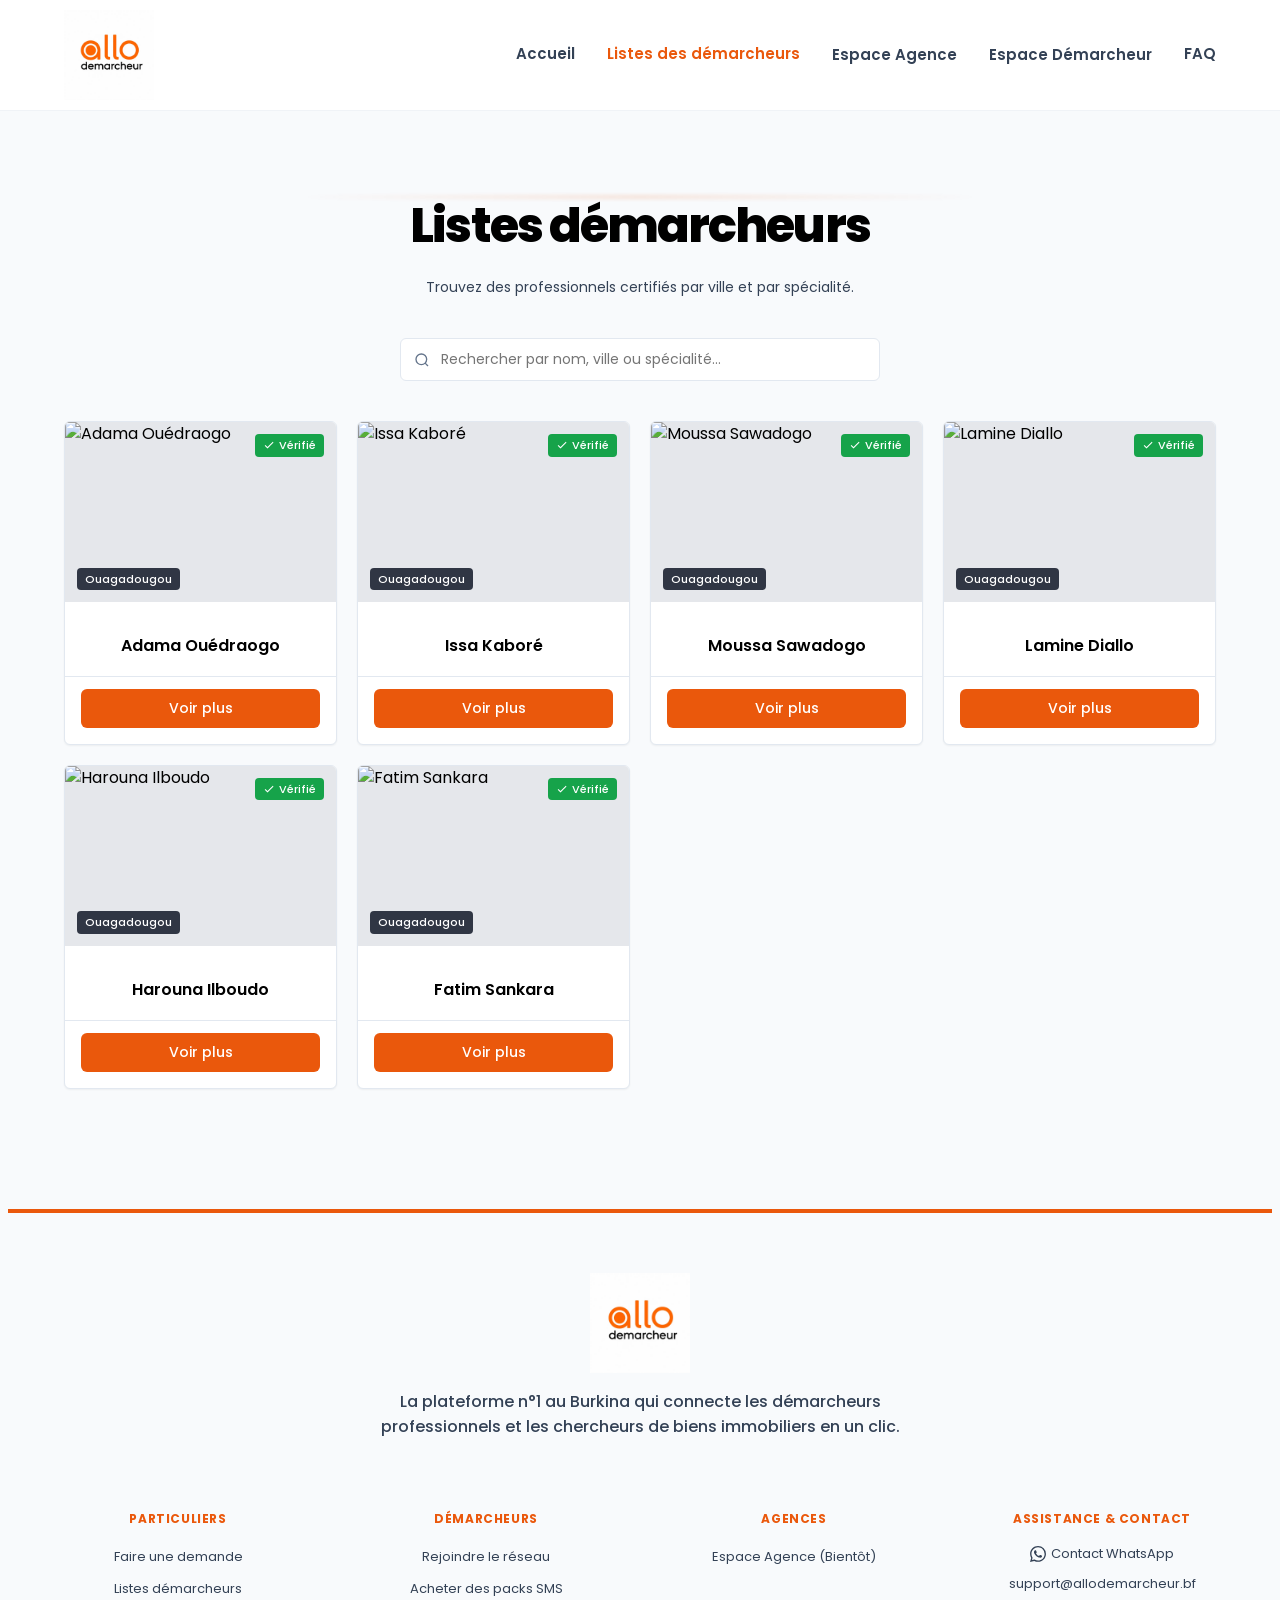
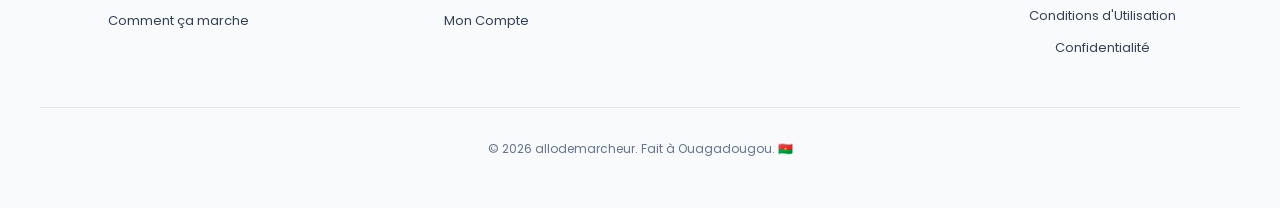
==== commit e438fb69: "bien" ====
--- a/annuaires.html
+++ b/annuaires.html
@@ -57,7 +57,13 @@
             <!-- Navigation Links -->
             <nav class="nav-links" id="nav-links">
                 <a href="index.html" class="nav-link">Accueil</a>
-                <a href="annuaires.html" class="nav-link active">Listes démarcheurs</a>
+                <a href="annuaires.html" class="nav-link active">Listes des démarcheurs</a>
+                <div class="nav-dropdown">
+                    <a href="#" class="nav-link">Espace Agence</a>
+                    <div class="dropdown-content">
+                        <a href="#">Bientôt disponible</a>
+                    </div>
+                </div>
                 <div class="nav-dropdown">
                     <a href="demarcheur.html" class="nav-link">Espace Démarcheur</a>
                     <div class="dropdown-content">
@@ -124,6 +130,12 @@
                     </ul>
                 </div>
                 <div class="link-group">
+                    <h5 class="link-group-title">Agences</h5>
+                    <ul>
+                        <li><a href="#">Espace Agence (Bientôt)</a></li>
+                    </ul>
+                </div>
+                <div class="link-group">
                     <h5 class="link-group-title">Assistance & Contact</h5>
                     <ul>
                         <li><a href="https://wa.me/22600000000" target="_blank" style="display: flex; align-items: center; justify-content: center; gap: 5px;">
--- a/style.css
+++ b/style.css
@@ -339,6 +339,17 @@
     font-weight: 700;
 }
 
+.pulse-text {
+    animation: pulse-animation 1.5s infinite ease-in-out;
+    display: inline-block;
+}
+
+@keyframes pulse-animation {
+    0% { transform: scale(1); }
+    50% { transform: scale(1.05); }
+    100% { transform: scale(1); }
+}
+
 .dashboard-section {
     padding: 80px 0;
 }
@@ -640,14 +651,14 @@
     position: relative;
     width: 100%;
     height: 100%;
-    min-height: 300px;
+    min-height: 400px;
 }
 
 .hero-carousel-track {
     position: relative;
     width: 100%;
     height: 100%;
-    min-height: 300px;
+    min-height: 400px;
 }
 
 .hero-carousel-slide {
@@ -876,17 +887,25 @@
 }
 
 /* ==========================================================================
-   PRESENTATION SECTION (Text Above, Image Below)
+   PRESENTATION SECTION (Side by Side on Desktop)
    ========================================================================== */
 
 .presentation-container {
-    max-width: 900px;
+    max-width: 1200px;
     margin: 0 auto;
-    text-align: center;
+    display: flex;
+    align-items: center;
+    gap: 60px;
+    text-align: left;
+}
+
+.presentation-container.reverse {
+    flex-direction: row-reverse;
 }
 
 .presentation-text {
-    margin-bottom: 48px;
+    flex: 1;
+    margin-bottom: 0;
 }
 
 .presentation-text p {
@@ -897,30 +916,44 @@
 }
 
 .presentation-image-container {
+    flex: 1;
     border-radius: var(--radius-md);
     overflow: hidden;
     box-shadow: var(--shadow-lg);
     background-color: var(--color-bg-base);
     position: relative;
+    width: 100%;
 }
 
 .presentation-image-container img {
     width: 100%;
-    height: auto;
+    height: 100%;
     max-height: 500px;
     object-fit: cover;
     display: block;
     transition: transform 0.5s ease;
 }
 
-.presentation-image-container:hover img {
-    transform: scale(1.02);
-}
-
-@media (max-width: 600px) {
+@media (max-width: 900px) {
+    .presentation-container,
+    .presentation-container.reverse {
+        flex-direction: column;
+        text-align: center;
+        gap: 32px;
+    }
+
+    .presentation-container .presentation-text,
+    .presentation-container .presentation-text h1,
+    .presentation-container .presentation-text p,
+    .presentation-container .hero-actions {
+        text-align: center !important;
+        justify-content: center !important;
+        margin-left: auto !important;
+        margin-right: auto !important;
+    }
+
     .presentation-text p {
         font-size: 1rem;
-        text-align: center; /* Centered on mobile as requested */
     }
 }
 
@@ -2404,20 +2437,20 @@
     }
 
     .visual-card-inner {
-        min-height: 260px;
+        min-height: 200px;
         border-radius: 12px;
     }
 
     .hero-carousel {
-        min-height: 260px;
+        min-height: 200px;
     }
 
     .hero-carousel-track {
-        min-height: 260px;
+        min-height: 200px;
     }
 
     .visual-card-img {
-        min-height: 260px;
+        min-height: 200px;
     }
 
     .feedback-container {
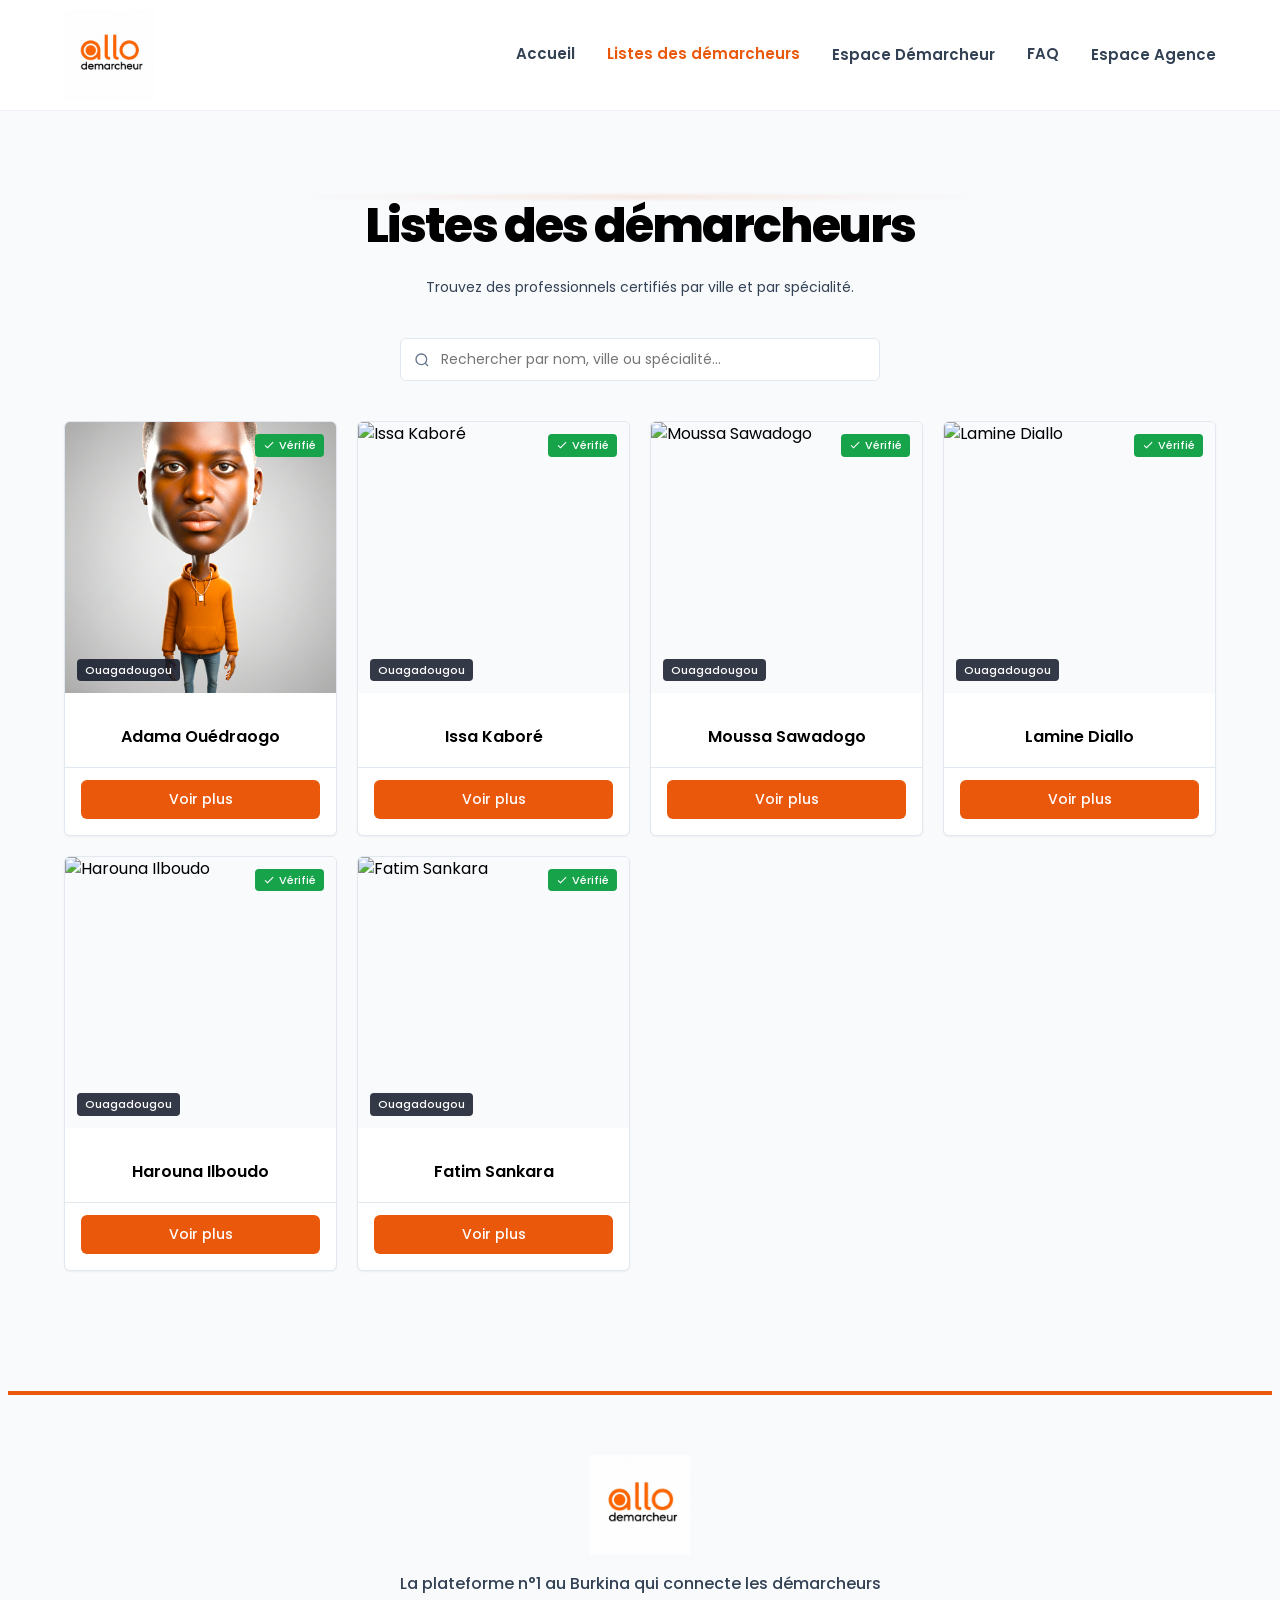
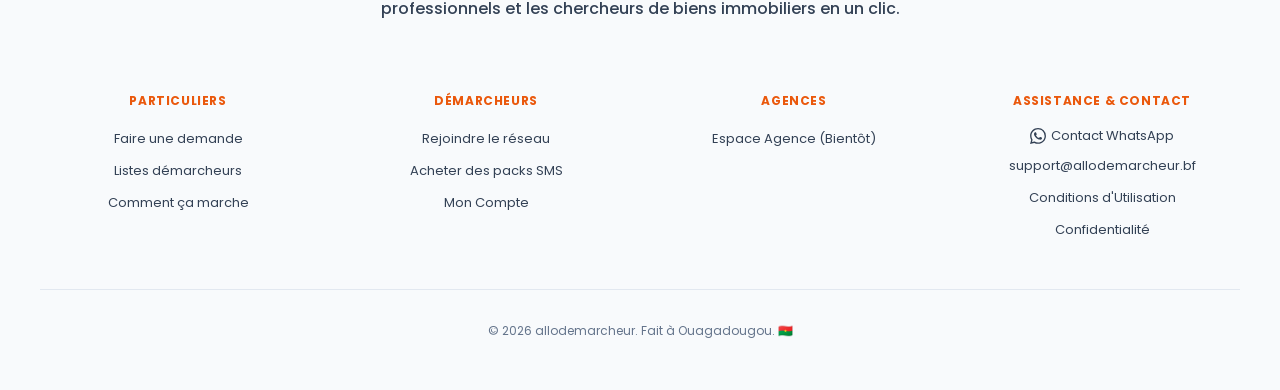
==== commit df6a5449: "bien12" ====
--- a/annuaires.html
+++ b/annuaires.html
@@ -59,12 +59,6 @@
                 <a href="index.html" class="nav-link">Accueil</a>
                 <a href="annuaires.html" class="nav-link active">Listes des démarcheurs</a>
                 <div class="nav-dropdown">
-                    <a href="#" class="nav-link">Espace Agence</a>
-                    <div class="dropdown-content">
-                        <a href="#">Bientôt disponible</a>
-                    </div>
-                </div>
-                <div class="nav-dropdown">
                     <a href="demarcheur.html" class="nav-link">Espace Démarcheur</a>
                     <div class="dropdown-content">
                         <a href="demarcheur.html#broker-register-form-container">S'inscrire</a>
@@ -73,6 +67,12 @@
                     </div>
                 </div>
                 <a href="faq.html" class="nav-link">FAQ</a>
+                <div class="nav-dropdown">
+                    <a href="#" class="nav-link">Espace Agence</a>
+                    <div class="dropdown-content">
+                        <a href="#">Bientôt disponible</a>
+                    </div>
+                </div>
             </nav>
         </div>
     </header>
@@ -82,7 +82,7 @@
 
         <section class="directory-section" style="margin-top: 0; border-top: none; padding-top: 0;">
             <div class="section-header">
-                <h1 class="hero-title">Listes démarcheurs</h1>
+                <h1 class="hero-title">Listes des démarcheurs</h1>
                 <p class="section-subtitle">Trouvez des professionnels certifiés par ville et par spécialité.</p>
             </div>
 
--- a/style.css
+++ b/style.css
@@ -182,30 +182,41 @@
     .nav-links {
         display: none;
         position: absolute;
-        top: 100%;
-        left: 0;
+        top: calc(100% - 10px);
+        right: 16px;
+        width: auto;
+        min-width: 250px;
+        background-color: #ffffff;
+        flex-direction: column;
+        padding: 20px;
+        gap: 8px;
+        border: 1px solid var(--color-border);
+        border-radius: var(--radius-md);
+        box-shadow: var(--shadow-lg);
+        text-align: left;
+        align-items: stretch;
+        z-index: 1001;
+    }
+
+    .nav-link {
+        font-size: 1rem;
+        padding: 10px 12px;
+        border-radius: var(--radius-sm);
         width: 100%;
-        background-color: rgba(255, 255, 255, 0.9);
-        backdrop-filter: blur(10px);
-        -webkit-backdrop-filter: blur(10px);
-        flex-direction: column;
-        padding: 30px 20px;
-        gap: 20px;
-        border-bottom: 1px solid var(--color-border);
-        box-shadow: var(--shadow-lg);
-        text-align: center;
-        align-items: center;
-        min-height: auto;
-        justify-content: center;
-    }
-
-    .nav-link {
-        font-size: 1.25rem;
-        width: 100%;
+    }
+
+    .nav-link:hover {
+        background-color: var(--color-primary-light);
     }
 
     .nav-links.active {
         display: flex;
+        animation: slideDown 0.3s ease forwards;
+    }
+
+    @keyframes slideDown {
+        from { opacity: 0; transform: translateY(-10px); }
+        to { opacity: 1; transform: translateY(0); }
     }
 }
 
@@ -645,6 +656,7 @@
     height: 100%;
     min-height: 450px;
     object-fit: cover;
+    background-color: var(--color-bg-light);
 }
 
 .hero-carousel {
@@ -932,6 +944,7 @@
     object-fit: cover;
     display: block;
     transition: transform 0.5s ease;
+    background-color: var(--color-bg-light);
 }
 
 @media (max-width: 900px) {
@@ -954,6 +967,57 @@
 
     .presentation-text p {
         font-size: 1rem;
+    }
+
+    .presentation-image-container img,
+    .visual-image-container img {
+        object-fit: cover !important;
+        object-position: center center !important;
+        background-color: var(--color-bg-light);
+        height: auto !important;
+        width: 100% !important;
+        min-height: 0 !important;
+        max-height: none !important; /* Allow full visibility */
+        aspect-ratio: 16 / 9;
+    }
+
+    .presentation-image-container,
+    .visual-image-container,
+    .broker-card-image-wrapper,
+    .testimonial-img-wrapper,
+    .hero-carousel,
+    .hero-carousel-track {
+        display: flex;
+        align-items: center;
+        justify-content: center;
+    }
+
+    .hero-carousel-slide {
+        position: absolute;
+        inset: 0;
+        display: flex;
+        align-items: center;
+        justify-content: center;
+        opacity: 0;
+        pointer-events: none;
+    }
+
+    .hero-carousel-slide.active {
+        opacity: 1;
+        pointer-events: auto;
+    }
+
+    .hero-carousel-slide img,
+    .visual-card-img,
+    .broker-card-img,
+    .testimonial-img,
+    .register-bg-img {
+        object-fit: cover !important;
+        object-position: center center !important;
+        width: 100% !important;
+        height: auto !important;
+        min-height: 0 !important;
+        max-height: none !important; /* Allow full visibility */
     }
 }
 
@@ -990,6 +1054,7 @@
     height: 400px;
     object-fit: cover;
     transition: transform 0.5s ease;
+    background-color: var(--color-bg-light);
 }
 
 .visual-image-container:hover img {
@@ -1146,14 +1211,28 @@
 
 .broker-card-image-wrapper {
     position: relative;
-    height: 180px;
-    background-color: #e5e7eb;
+    width: 100%;
+    aspect-ratio: 1 / 1;
+    background-color: var(--color-bg-light);
+    display: flex;
+    align-items: center;
+    justify-content: center;
+    overflow: hidden;
+}
+
+@media (max-width: 600px) {
+    .broker-card-image-wrapper {
+        aspect-ratio: 1 / 1;
+        max-height: none;
+    }
 }
 
 .broker-card-img {
     width: 100%;
     height: 100%;
     object-fit: cover;
+    object-position: center;
+    background-color: var(--color-bg-light);
 }
 
 .city-badge {
@@ -2437,20 +2516,39 @@
     }
 
     .visual-card-inner {
-        min-height: 200px;
+        min-height: 0 !important;
+        height: auto !important;
+        aspect-ratio: 1200 / 858;
         border-radius: 12px;
     }
 
     .hero-carousel {
-        min-height: 200px;
+        min-height: 0 !important;
+        height: auto !important;
+        aspect-ratio: 1200 / 858;
     }
 
     .hero-carousel-track {
-        min-height: 200px;
+        min-height: 0 !important;
+        height: auto !important;
+        aspect-ratio: 1200 / 858;
     }
 
     .visual-card-img {
-        min-height: 200px;
+        min-height: 0 !important;
+        height: auto !important;
+        object-fit: cover !important;
+        aspect-ratio: 16 / 9;
+        background-color: var(--color-bg-light);
+    }
+
+    .broker-card-img {
+        object-fit: cover !important;
+        background-color: var(--color-bg-light);
+    }
+
+    .broker-card-image-wrapper {
+        background-color: var(--color-bg-light) !important;
     }
 
     .feedback-container {
@@ -3414,7 +3512,7 @@
 @media (max-width: 768px) {
     .nav-dropdown {
         width: 100%;
-        text-align: center;
+        text-align: left;
     }
 
     .dropdown-content {
@@ -3424,19 +3522,24 @@
         border: none;
         background: transparent;
         width: 100%;
+        padding-left: 15px;
+        border-left: 2px solid var(--color-primary-light);
+        margin-top: 4px;
+        margin-bottom: 8px;
     }
 
     .dropdown-content a {
-        text-align: center;
-        padding: 8px;
-        font-size: 1.1rem;
+        text-align: left;
+        padding: 8px 12px;
+        font-size: 0.9rem;
     }
 
     .nav-dropdown > .nav-link {
-        border-bottom: 1px solid var(--color-border);
-        padding-bottom: 10px;
-        margin-bottom: 5px;
+        border-bottom: none;
+        padding-bottom: 5px;
+        margin-bottom: 0;
         display: block;
+        font-weight: 700;
     }
 }
 
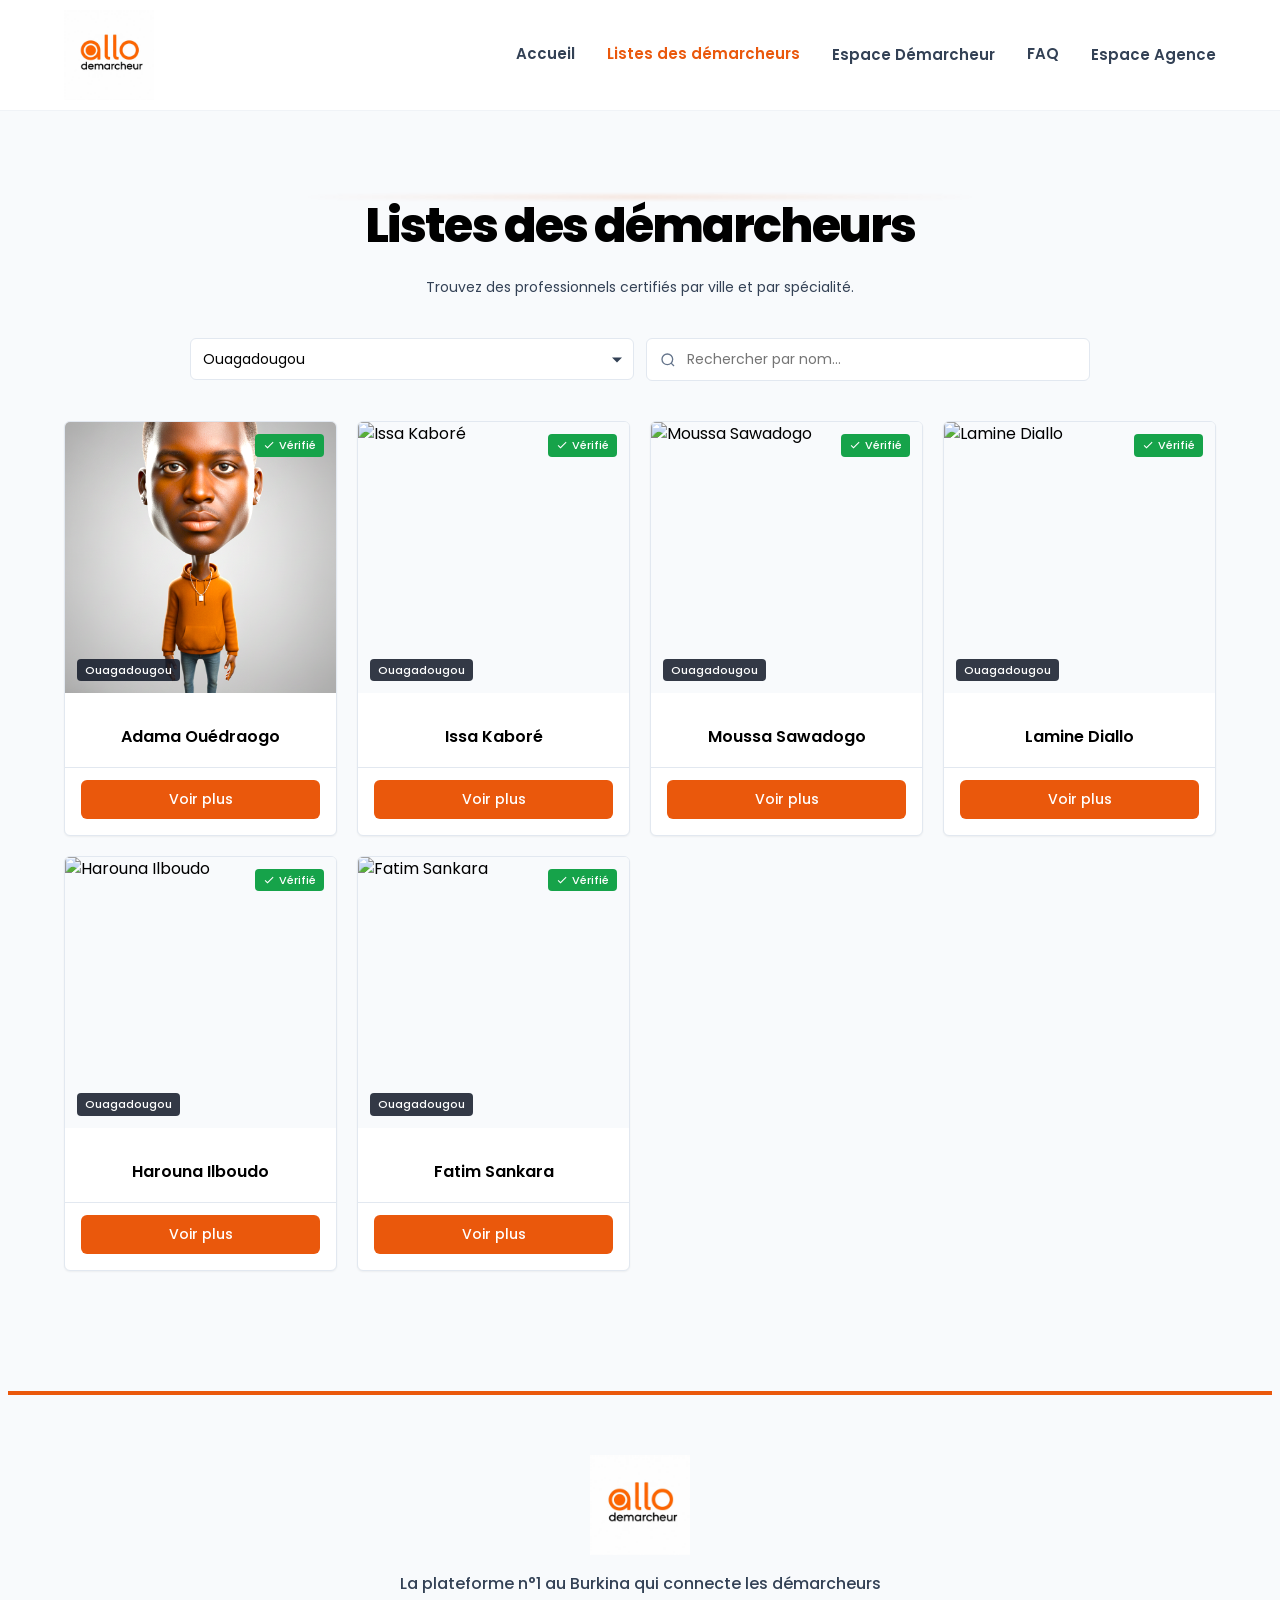
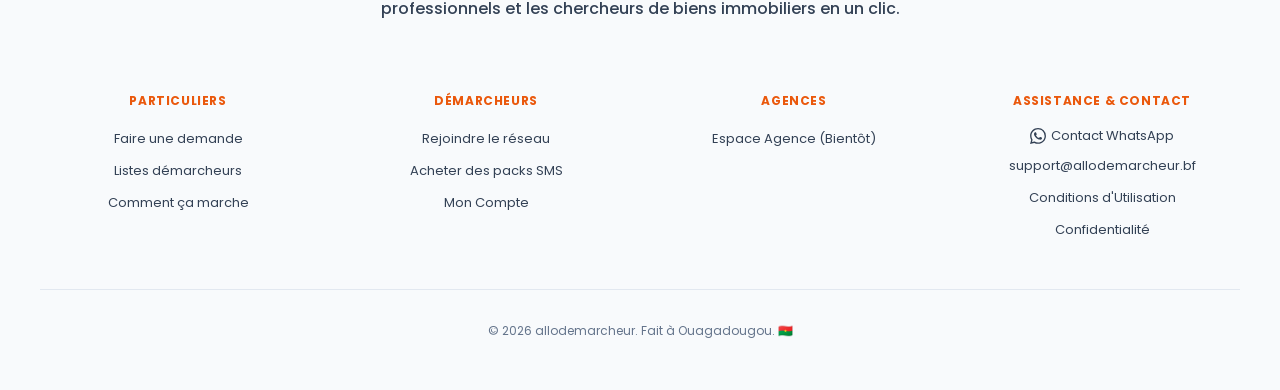
==== commit 1d98eba3: "3349" ====
--- a/annuaires.html
+++ b/annuaires.html
@@ -86,13 +86,23 @@
                 <p class="section-subtitle">Trouvez des professionnels certifiés par ville et par spécialité.</p>
             </div>
 
-            <div class="directory-filters" style="margin-top: 40px;">
-                <div class="search-box">
-                    <svg class="search-icon" viewBox="0 0 24 24" fill="none" stroke="currentColor" stroke-width="2">
-                        <circle cx="11" cy="11" r="8"></circle>
-                        <line x1="21" y1="21" x2="16.65" y2="16.65"></line>
-                    </svg>
-                    <input type="text" id="directory-search-input" placeholder="Rechercher par nom, ville ou spécialité...">
+            <div class="directory-filters" style="margin-top: 40px; flex-direction: column; gap: 15px;">
+                <div class="filter-group" style="display: flex; gap: 12px; width: 100%; max-width: 900px; flex-wrap: wrap; justify-content: center; margin: 0 auto;">
+                    <div class="select-wrapper" style="flex: 1; min-width: 200px;">
+                        <select id="city-filter" aria-label="Filtrer par ville">
+                            <option value="Ouagadougou">Ouagadougou</option>
+                            <option value="Bobo-Dioulasso">Bobo-Dioulasso</option>
+                            <option value="Koudougou">Koudougou</option>
+                        </select>
+                    </div>
+                    
+                    <div class="search-box" style="flex: 1; min-width: 250px; max-width: none;">
+                        <svg class="search-icon" viewBox="0 0 24 24" fill="none" stroke="currentColor" stroke-width="2">
+                            <circle cx="11" cy="11" r="8"></circle>
+                            <line x1="21" y1="21" x2="16.65" y2="16.65"></line>
+                        </svg>
+                        <input type="text" id="name-search-input" placeholder="Rechercher par nom...">
+                    </div>
                 </div>
             </div>
 
--- a/style.css
+++ b/style.css
@@ -653,24 +653,22 @@
 
 .visual-card-img {
     width: 100%;
-    height: 100%;
-    min-height: 450px;
-    object-fit: cover;
+    height: auto;
+    object-fit: contain; /* Prevent cropping UX images */
     background-color: var(--color-bg-light);
 }
 
 .hero-carousel {
     position: relative;
     width: 100%;
-    height: 100%;
-    min-height: 400px;
+    display: flex;
+    flex-direction: column;
 }
 
 .hero-carousel-track {
     position: relative;
     width: 100%;
-    height: 100%;
-    min-height: 400px;
+    aspect-ratio: 1200 / 858;
 }
 
 .hero-carousel-slide {
@@ -687,21 +685,20 @@
 }
 
 .hero-carousel-dots {
-    position: absolute;
-    left: 50%;
-    bottom: 14px;
-    transform: translateX(-50%);
-    display: flex;
+    position: relative;
+    padding: 12px 0;
+    display: flex;
+    justify-content: center;
     gap: 8px;
     z-index: 2;
+    background-color: var(--color-bg-base);
 }
 
 .hero-dot {
     width: 10px;
     height: 10px;
     border-radius: 50%;
-    background: rgba(255, 255, 255, 0.75);
-    box-shadow: 0 1px 3px rgba(0, 0, 0, 0.2);
+    background: #d1d5db;
     cursor: pointer;
     transition: transform 0.2s ease, background-color 0.2s ease;
 }
@@ -941,7 +938,7 @@
     width: 100%;
     height: 100%;
     max-height: 500px;
-    object-fit: cover;
+    object-fit: contain; /* Prevent cropping UX images */
     display: block;
     transition: transform 0.5s ease;
     background-color: var(--color-bg-light);
@@ -971,14 +968,13 @@
 
     .presentation-image-container img,
     .visual-image-container img {
-        object-fit: cover !important;
+        object-fit: contain !important;
         object-position: center center !important;
         background-color: var(--color-bg-light);
         height: auto !important;
         width: 100% !important;
         min-height: 0 !important;
         max-height: none !important; /* Allow full visibility */
-        aspect-ratio: 16 / 9;
     }
 
     .presentation-image-container,
@@ -1012,12 +1008,16 @@
     .broker-card-img,
     .testimonial-img,
     .register-bg-img {
-        object-fit: cover !important;
+        object-fit: contain !important;
         object-position: center center !important;
         width: 100% !important;
         height: auto !important;
         min-height: 0 !important;
         max-height: none !important; /* Allow full visibility */
+    }
+
+    .broker-card-img {
+        object-fit: cover !important;
     }
 }
 
@@ -1051,8 +1051,8 @@
 
 .visual-image-container img {
     width: 100%;
-    height: 400px;
-    object-fit: cover;
+    height: auto;
+    object-fit: contain; /* Prevent cropping UX images */
     transition: transform 0.5s ease;
     background-color: var(--color-bg-light);
 }
@@ -2518,14 +2518,12 @@
     .visual-card-inner {
         min-height: 0 !important;
         height: auto !important;
-        aspect-ratio: 1200 / 858;
         border-radius: 12px;
     }
 
     .hero-carousel {
         min-height: 0 !important;
         height: auto !important;
-        aspect-ratio: 1200 / 858;
     }
 
     .hero-carousel-track {
@@ -2537,8 +2535,7 @@
     .visual-card-img {
         min-height: 0 !important;
         height: auto !important;
-        object-fit: cover !important;
-        aspect-ratio: 16 / 9;
+        object-fit: contain !important;
         background-color: var(--color-bg-light);
     }
 
